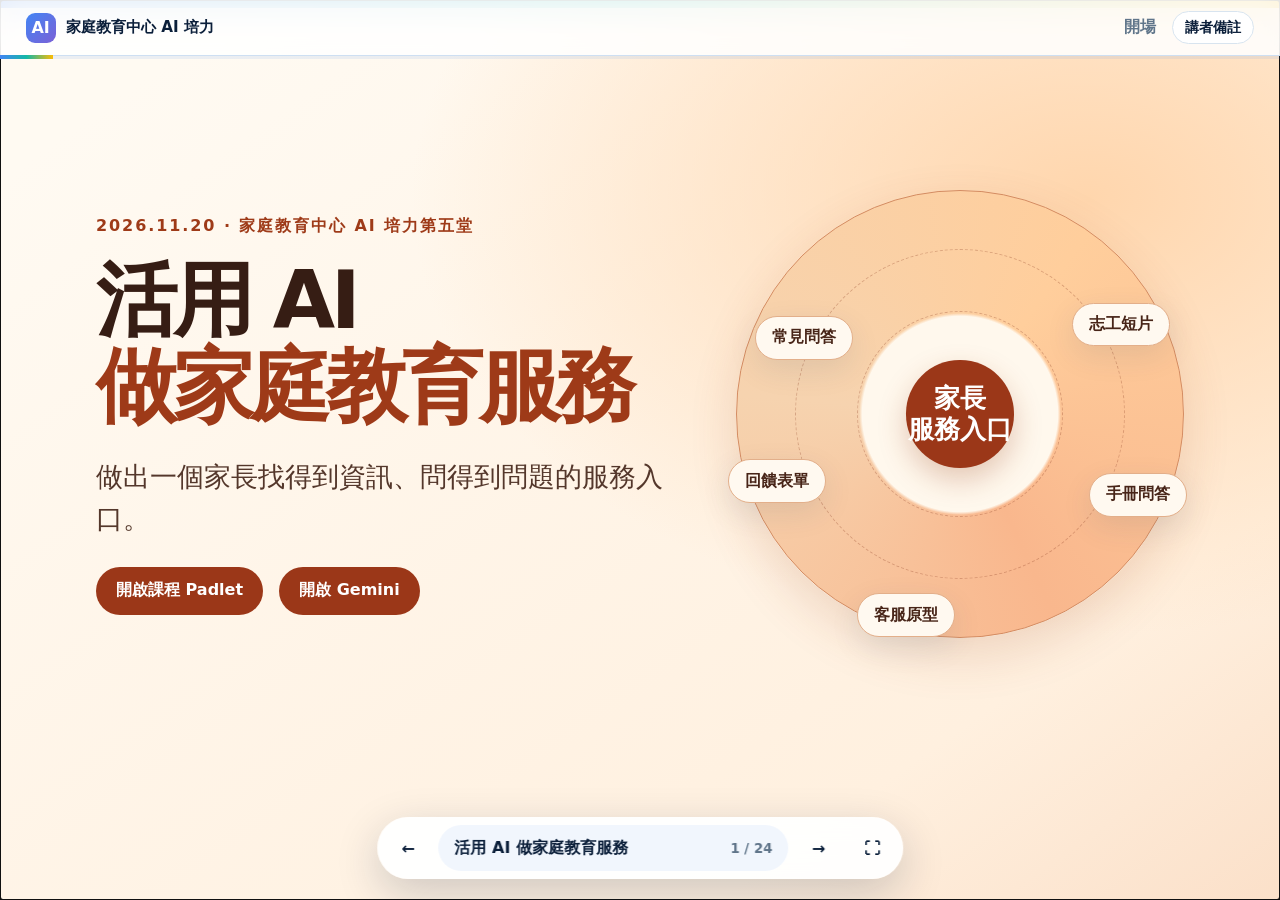
==== fifth-session-web/index.html @ 4e822cb3 "發布第五堂家庭教育 AI 服務網頁簡報" ====
<!doctype html>
<html lang="zh-Hant">
<head>
  <meta charset="utf-8">
  <meta name="viewport" content="width=device-width, initial-scale=1">
  <meta name="description" content="家庭教育中心 AI 培力第五堂，實作服務頁、志工招募短片、Gemini Notebook 手冊問答與回饋表單。">
  <title>家庭教育中心 AI 培力｜第五堂 活用 AI 做家庭教育服務</title>
  <link rel="icon" type="image/svg+xml" href="data:image/svg+xml,%3Csvg xmlns='http://www.w3.org/2000/svg' viewBox='0 0 64 64'%3E%3Crect width='64' height='64' rx='16' fill='%237B61D6'/%3E%3Cpath d='M16 15h25a7 7 0 0 1 7 7v27H23a7 7 0 0 1-7-7z' fill='white'/%3E%3Cpath d='M24 25h16M24 32h16M24 39h10' stroke='%2314B8A6' stroke-width='4' stroke-linecap='round'/%3E%3C/svg%3E">
  <link rel="stylesheet" href="styles.css?v=20261113-2">
</head>
<body>
  <a class="skip-link" href="#deck">跳到簡報內容</a>
  <div class="ambient ambient-a" aria-hidden="true"></div>
  <div class="ambient ambient-b" aria-hidden="true"></div>

  <main class="deck" id="deck" aria-live="polite">
<section class="slide active cover warm-cover" data-section="開場" data-title="活用 AI 做家庭教育服務"><div class="cover-grid"><div><p class="eyebrow">2026.11.20 · 家庭教育中心 AI 培力第五堂</p><h1>活用 AI<br><span>做家庭教育服務</span></h1><p class="lead">做出一個家長找得到資訊、問得到問題的服務入口。</p><div class="resource-row"><a class="resource-chip" href="https://padlet.com/ab0308/ai-2026-s023gpwrtoseebrr2eee" target="_blank" rel="noopener">開啟課程 Padlet</a><a class="resource-chip" href="https://gemini.google.com/" target="_blank" rel="noopener">開啟 Gemini</a></div></div><div class="orbit" aria-label="本堂練習"><div class="orbit-core"><span>家長<br>服務入口</span></div><span class="orbit-node n1">常見問答</span><span class="orbit-node n2">志工短片</span><span class="orbit-node n3">手冊問答</span><span class="orbit-node n4">客服原型</span><span class="orbit-node n5">回饋表單</span></div></div></section>

<section class="slide" data-section="開場" data-title="同樣是問問題，答案要去哪裡找？"><p class="eyebrow">開場</p>
<h2>同樣是問問題，答案要去哪裡找？</h2>
<div class="share-grid"><article><h3>活動怎麼報名？</h3><p>看活動公告或經中心核對的常見問答。</p></article><article><h3>工作很忙，怎麼陪孩子？</h3><p>找教育部親職手冊，看它怎麼建議。</p></article><article><h3>我報名成功了嗎？</h3><p>請承辦人查個別報名紀錄。</p></article></div><aside class="speaker-note">先請學員說說這三題會問誰。臺東中心的來信希望在官網提供親職問答，並以教育部手冊作為核心知識來源。</aside></section>

<section class="slide" data-section="開場" data-title="今天要做的服務"><p class="eyebrow">開場</p>
<h2>今天要做的服務</h2>
<div class="share-grid"><article><h3>服務頁</h3><p>把公告、FAQ 和手冊問答放在家長找得到的地方。</p></article><article><h3>招募短片</h3><p>用一支直式短片邀請志工，片尾引導至招募資訊。</p></article><article><h3>回饋表單</h3><p>讓試用者告訴我們，他找到答案了嗎？</p></article></div></section>

<section class="slide" data-section="開場" data-title="先看臺東中心的客服需求"><p class="eyebrow">開場</p>
<h2>先看臺東中心的客服需求</h2>
<div class="pair-cards"><article><h3>家長需要什麼？</h3><p>在官網首頁或服務頁，有個可以問家庭教育、親職溝通問題的入口。</p></article><article><h3>回答依據是什麼？</h3><p>以教育部《我和我的孩子》系列手冊為主，讓家長可以回去核對。</p></article></div><div class="resource-row"><a class="resource-chip" href="https://ttc.familyedu.moe.gov.tw/" target="_blank" rel="noopener">臺東縣家庭教育中心官網</a><a class="resource-chip" href="https://ntpc.familyedu.moe.gov.tw/fileRename.aspx?fid=14220&amp;kid=2&amp;site_id=1&amp;uid=28" target="_blank" rel="noopener">開啟低年級篇手冊</a></div></section>

<section class="slide" data-section="客服比較" data-title="同一個需求，有四種做法"><p class="eyebrow">客服比較</p>
<h2>同一個需求，有四種做法</h2>
<div class="check-grid"><article><h3>Gemini Canvas</h3><p>做可搜尋、可分類的固定 FAQ。</p></article><article><h3>Gemini Notebook</h3><p>依手冊回答，家長可以查看引用。</p></article><article><h3>Canvas ＋ Gemini Notebook</h3><p>服務頁放按鈕，另開手冊問答。</p></article><article><h3>官網內客服</h3><p>網頁呼叫後端，在同一頁顯示答案與來源。</p></article></div><aside class="speaker-note">先問中心同仁：家長可以離開官網並登入 Google 嗎？這個答案會影響服務做法。</aside></section>

<section class="slide" data-section="Canvas 服務頁" data-title="先做一頁家長服務入口"><p class="eyebrow">Canvas 服務頁</p>
<h2>先做一頁家長服務入口</h2>
<div class="pair-cards"><article><h3>先挑一項業務</h3><p>例如志工招募、親子活動、社區課程。</p></article><article><h3>畫出家長會用到的入口</h3><p>活動或招募資訊、3～5 題 FAQ、手冊問答和聯絡方式。</p></article></div><div class="resource-row"><a class="resource-chip" href="https://gemini.google.com/" target="_blank" rel="noopener">開啟 Gemini Canvas</a><a class="resource-chip" href="assets/Canvas提示詞_含FAQ.txt" download>下載中心 FAQ 練習素材</a></div></section>

<section class="slide" data-section="Canvas 服務頁" data-title="可貼上的 Canvas 提示詞"><p class="eyebrow">Canvas 服務頁</p>
<h2>可貼上的 Canvas 提示詞</h2>
<div class="prompt-card report-prompt scroll-prompt"><p id="prompt-canvas">請用 Canvas 製作一個手機也好操作的繁體中文網頁，主題是【臺東縣家庭教育中心志工招募】。<br>頁面上方用一句話說明這個頁面能幫家長或民眾做什麼。下方放【3～5 題我提供的常見問題】，可搜尋問題和答案，每題可展開。<br>請放「看官方公告」按鈕，網址是【貼上已核對的公告網址】。保留一個「問親職手冊」入口，等我提供 Gemini Notebook 的分享連結再啟用。<br>只使用我提供的資料。沒有確認的招募日期、資格、名額、聯絡方式請標「待確認」。<br>【貼上中心已確認的資料與 FAQ】</p><button type="button" class="copy-button" data-copy-target="prompt-canvas">複製提示詞</button></div></section>

<section class="slide" data-section="Canvas 服務頁" data-title="用家長的手機畫面走一遍"><p class="eyebrow">Canvas 服務頁</p>
<h2>用家長的手機畫面走一遍</h2>
<div class="step-list"><ol><li>先找到招募或活動公告。</li><li>輸入一個 FAQ 關鍵詞，點開一則答案。</li><li>試著找一項沒有公告的資訊，看看頁面會怎麼指引。</li></ol></div><div class="micro-tip">如果要分享作品，請同學用自己的帳號開一次，確認連結和權限。</div></section>

<section class="slide section-slide" data-section="休息" data-title="休息一下"><p class="eyebrow">休息</p>
<h2>休息一下</h2>
<p class="lead">回來後會用剛才的服務主題做一支宣傳短片。</p></section>

<section class="slide" data-section="志工招募短片" data-title="用三幕讓人知道怎麼加入"><p class="eyebrow">志工招募短片</p>
<h2>用三幕讓人知道怎麼加入</h2>
<div class="share-grid"><article><h3>邀請</h3><p>第一眼就看到「家庭教育志工招募」。</p></article><article><h3>志工做什麼</h3><p>用一個已確認的工作情境，讓人想像自己可以怎麼幫忙。</p></article><article><h3>下一步</h3><p>片尾放「到中心官網看招募資訊」或已確認的入口。</p></article></div><div class="micro-tip">練習成品為 15 秒、9:16 直式短片。</div></section>

<section class="slide" data-section="志工招募短片" data-title="可貼上的 Gemini 文案提示詞"><p class="eyebrow">志工招募短片</p>
<h2>可貼上的 Gemini 文案提示詞</h2>
<div class="prompt-card report-prompt scroll-prompt"><p id="prompt-video">請根據我提供的資料，為【臺東縣家庭教育中心志工招募】寫一支 15 秒的 9:16 直式短片。<br>分成三幕：邀請加入、志工會做的事、去哪裡了解詳情。每幕提供畫面建議、一句短字幕和一句選用旁白。語氣溫暖、用臺灣繁體中文。<br>只使用我提供的招募資訊。日期、資格、報名方式和聯絡方式缺少時標「待確認」。最後附一則可以搭配短片貼出的社群文案。<br>【貼上中心確認的招募資訊】</p><button type="button" class="copy-button" data-copy-target="prompt-video">複製提示詞</button></div><div class="resource-row"><a class="resource-chip" href="https://gemini.google.com/" target="_blank" rel="noopener">開啟 Gemini</a></div></section>

<section class="slide" data-section="志工招募短片" data-title="在 Google Vids 組成一支直式短片"><p class="eyebrow">志工招募短片</p>
<h2>在 Google Vids 組成一支直式短片</h2>
<div class="step-list"><ol><li>開新專案，把影片尺寸設成「直式 9:16」。</li><li>建立三幕，各放一張可使用的照片或素材，再貼上 Gemini 寫的短字幕。</li><li>關掉聲音看一遍，確認看得出在招募誰，以及去哪裡看詳情。</li><li>匯出 MP4 或把作品存到雲端硬碟。</li></ol></div><div class="resource-row"><a class="resource-chip" href="https://vids.new/" target="_blank" rel="noopener">開啟 Google Vids</a><a class="resource-chip" href="https://support.google.com/docs/answer/16545758?hl=zh-Hant" target="_blank" rel="noopener">影片尺寸設定</a></div></section>

<section class="slide" data-section="志工招募短片" data-title="有影片生成功能，可以多試一幕"><p class="eyebrow">志工招募短片</p>
<h2>有影片生成功能，可以多試一幕</h2>
<div class="pair-cards"><article><h3>基本做法</h3><p>三張照片配三幕字幕，用一般帳號完成短片。</p></article><article><h3>選做挑戰</h3><p>在 Vids 用生成影片替換一幕。若帳號有進階功能，可以試照片轉動態或調整鏡頭，再保留字幕供自己修改。</p></article></div><div class="micro-tip">Google 公告一般帳號在 Vids 每月最多可免費生成 3 支、每支最長 15 秒。若生成入口未出現或額度用完，直接用照片組片。</div><div class="resource-row"><a class="resource-chip" href="https://blog.google/products-and-platforms/products/workspace/omni-1-2-flash-google-vids/" target="_blank" rel="noopener">Google Vids 免費生成公告</a></div></section>

<section class="slide" data-section="Gemini Notebook" data-title="先用一份手冊測問答"><p class="eyebrow">Gemini Notebook</p>
<h2>先用一份手冊測問答</h2>
<div class="step-list"><ol><li>開啟 Gemini Notebook，建立一本「親職手冊問答」。</li><li>加入教育部《我和我的孩子》低年級篇 PDF。</li><li>提問後點開引用，回到手冊核對原文。</li></ol></div><div class="resource-row"><a class="resource-chip" href="https://notebooklm.google.com/" target="_blank" rel="noopener">開啟 Gemini Notebook</a><a class="resource-chip" href="https://ntpc.familyedu.moe.gov.tw/fileRename.aspx?fid=14220&amp;kid=2&amp;site_id=1&amp;uid=28" target="_blank" rel="noopener">教育部《我和我的孩子》低年級篇</a></div></section>

<section class="slide" data-section="Gemini Notebook" data-title="同一本手冊，問兩種問題"><p class="eyebrow">Gemini Notebook</p>
<h2>同一本手冊，問兩種問題</h2>
<div class="pair-cards"><article><h3>有依據的問題</h3><p>工作很忙，怎麼陪低年級的孩子？請指出手冊段落或頁碼。</p></article><article><h3>超出來源的問題</h3><p>臺東縣家庭教育中心下週有什麼活動？請先確認手冊是否有這項資訊。</p></article></div><div class="micro-tip">核對引用有沒有支持回答。活動日期、名額或報名資訊請回到中心公告確認。</div></section>

<section class="slide" data-section="Gemini Notebook" data-title="可貼上的手冊問答提示詞"><p class="eyebrow">Gemini Notebook</p>
<h2>可貼上的手冊問答提示詞</h2>
<div class="prompt-card report-prompt scroll-prompt"><p id="prompt-notebook">請依我勾選的《我和我的孩子》手冊，用臺灣繁體中文回答下面的家長問題。<br>先給簡短回應，再列出兩項可以嘗試的做法，附上引用。如果手冊沒有足夠資訊，請說明目前能確認到哪裡，並指出可以查哪一類官方資料。<br>家長提問：【工作很忙，怎麼陪低年級的孩子？】</p><button type="button" class="copy-button" data-copy-target="prompt-notebook">複製提示詞</button></div></section>

<section class="slide" data-section="Gemini Notebook" data-title="把「問親職手冊」接回服務頁"><p class="eyebrow">Gemini Notebook</p>
<h2>把「問親職手冊」接回服務頁</h2>
<div class="step-list"><ol><li>依帳號可用的分享選項，複製 Gemini Notebook 聊天檢視連結。</li><li>回到 Canvas，請 Gemini 把「問親職手冊」按鈕連到這個網址。</li><li>請同學用自己的 Google 帳號試開，確認可以到問答畫面。</li></ol></div><div class="micro-tip">按鈕會開啟 Gemini Notebook。使用者需登入 Google 帳號，並符合你設定的分享權限。</div><div class="resource-row"><a class="resource-chip" href="https://support.google.com/gemininotebook/answer/16322204?hl=zh-Hant" target="_blank" rel="noopener">分享設定說明</a></div></section>

<section class="slide" data-section="Agent 示範" data-title="如果希望家長留在同一頁？"><p class="eyebrow">Agent 示範</p>
<h2>如果希望家長留在同一頁？</h2>
<div class="pair-cards"><article><h3>網頁做的事</h3><p>收下問題，在頁面上顯示回答與手冊來源。</p></article><article><h3>後端做的事</h3><p>先從手冊找相關段落，有資料就回覆，資料不足就引導到適當的官方入口。</p></article></div><div class="resource-row"><a class="resource-chip" href="http://127.0.0.1:8787/" target="_blank" rel="noopener">開啟講師本機原型</a></div><aside class="speaker-note">講師先啟動 fifth-session-agent-demo 的本機伺服器。預設版本以關鍵詞查詢三段手冊摘要；只有啟用並測通 Gemini API 時，才展示生成式回答。學員看講師畫面。</aside></section>

<section class="slide" data-section="Agent 示範" data-title="用同兩題驗收客服原型"><p class="eyebrow">Agent 示範</p>
<h2>用同兩題驗收客服原型</h2>
<div class="pair-cards"><article><h3>手冊涵蓋</h3><p>問「工作忙的時候，可以怎麼陪孩子？」打開回傳的來源，核對低年級篇第 34～35 頁。</p></article><article><h3>手冊未涵蓋</h3><p>問「下週活動要去哪裡報名？」看客服會不會把人帶到中心官網。</p></article></div><div class="micro-tip">和上一個版本比較：家長必須留在官網免登入嗎？中心由誰核對和更新資料？</div></section>

<section class="slide" data-section="回饋表單" data-title="讓試用的人告訴我們卡在哪"><p class="eyebrow">回饋表單</p>
<h2>讓試用的人告訴我們卡在哪</h2>
<div class="share-grid"><article><h3>是否找到答案？</h3><p>單選：有／找到一部分／沒有。</p></article><article><h3>還想查哪一類資訊？</h3><p>選填。可以選活動報名、志工招募、親職手冊或其他。</p></article><article><h3>哪個地方最想改？</h3><p>選填短答。請描述操作畫面或按鈕。</p></article></div><div class="micro-tip">欄位設計練習：每一欄先說明用途，再決定是否必填。這份試用回饋只需要操作意見。</div></section>

<section class="slide" data-section="回饋表單" data-title="可貼上的 Gemini 表單規劃提示詞"><p class="eyebrow">回饋表單</p>
<h2>可貼上的 Gemini 表單規劃提示詞</h2>
<div class="prompt-card report-prompt scroll-prompt"><p id="prompt-form">請替【我的家庭教育服務頁】設計一份試用回饋表單，最多 3 題。<br>題目涵蓋是否找到答案、還想查哪類資訊，以及使用時遇到的困難。<br>請列出每題的欄位名稱、題型、選項、是否必填和蒐集用途。表單開頭寫一句資料用途說明，提醒填寫者只提供操作意見。避免收集姓名、電子郵件與家庭個案資料。<br>最後給我一份可以直接貼進 Google 表單的題目文字。</p><button type="button" class="copy-button" data-copy-target="prompt-form">複製提示詞</button></div><div class="resource-row"><a class="resource-chip" href="https://forms.google.com/" target="_blank" rel="noopener">開啟 Google 表單</a></div></section>

<section class="slide" data-section="回饋表單" data-title="交換試用，再改一個地方"><p class="eyebrow">回饋表單</p>
<h2>交換試用，再改一個地方</h2>
<div class="step-list"><ol><li>請同學用手機打開你的服務頁。</li><li>請他找一則 FAQ、點手冊問答，再填一筆試用回饋。</li><li>看回饋後挑一件要改的事，例如按鈕名稱、答案來源或跳轉方式。</li></ol></div></section>

<section class="slide" data-section="成果分享" data-title="把作品和一項改版任務貼到 Padlet"><p class="eyebrow">成果分享</p>
<h2>把作品和一項改版任務貼到 Padlet</h2>
<div class="share-grid"><article><h3>服務入口</h3><p>貼上 Canvas 分享連結，或放服務頁截圖。</p></article><article><h3>志工招募短片</h3><p>貼上短片或可觀看的連結。</p></article><article><h3>表單與改版</h3><p>分享回饋表單草案，寫下一件你想在下一堂改好的事。</p></article></div><div class="resource-row"><a class="resource-chip" href="https://padlet.com/ab0308/ai-2026-s023gpwrtoseebrr2eee" target="_blank" rel="noopener">開啟課程 Padlet</a></div></section>

<section class="slide end-slide" data-section="成果分享" data-title="第六堂，用同樣的問題再測一次"><p class="eyebrow">成果分享</p>
<h2>第六堂，用同樣的問題再測一次</h2>
<div class="homework-card"><div><small>12／11 · 第六堂實體課</small><h3>成果發表與改版</h3><p>帶上服務頁、短片與表單草案。讓同學試一次，再展示你根據回饋做了哪個改動。</p></div></div></section>
</main>

  <header class="topbar">
    <a class="brand" href="../index.html"><span>AI</span><b>家庭教育中心 AI 培力</b></a>
    <span class="section-name" id="sectionName"></span>
    <button class="notes-toggle" id="notesToggle" type="button" aria-pressed="false">講者備註</button>
  </header>
  <div class="progress-track" aria-hidden="true"><div id="progressBar"></div></div>
  <nav class="controls" aria-label="簡報控制">
    <button id="prev" type="button" aria-label="上一頁">←</button>
    <button class="menu-button" id="menuBtn" type="button" aria-expanded="false"><span id="currentTitle">活用 AI 做家庭教育服務</span><small id="counter">1 / 24</small></button>
    <button id="next" type="button" aria-label="下一頁">→</button>
    <button id="fullscreen" type="button" aria-label="全螢幕">⛶</button>
  </nav>
  <div class="slide-menu" id="menu" hidden></div>
  <div class="toast" id="toast" role="status" aria-live="polite"></div>
  <script src="slides.js?v=20261113-1"></script>
</body>
</html>
---- fifth-session-web/styles.css ----
:root{
  --ink:#0b1f3a;--ink-2:#173b5f;--blue:#4285f4;--blue-2:#2467d4;--teal:#14b8a6;
  --yellow:#fabb05;--coral:#ea6a5a;--paper:#f5f9ff;--white:#fff;--muted:#60758a;
  --line:#d8e4ef;--shadow:0 22px 70px rgba(26,68,111,.14);--soft:0 10px 30px rgba(26,68,111,.10)
}
*{box-sizing:border-box}
html,body{width:100%;height:100%;margin:0}
body{font-family:"Noto Sans TC","Microsoft JhengHei",system-ui,sans-serif;color:var(--ink);background:#dfeafa;overflow:hidden}
button,a,input{font:inherit}
button,a{transition:transform .18s ease,background .18s ease,color .18s ease,border-color .18s ease}
button:focus-visible,a:focus-visible,input:focus-visible{outline:4px solid var(--yellow);outline-offset:3px}
.skip-link{position:fixed;left:1rem;top:-5rem;z-index:99;padding:.75rem 1rem;background:var(--ink);color:#fff;border-radius:.7rem}.skip-link:focus{top:1rem}
.ambient{position:fixed;border-radius:50%;filter:blur(16px);opacity:.45;pointer-events:none}.ambient-a{width:34vw;height:34vw;right:-13vw;top:-14vw;background:#bcd7ff}.ambient-b{width:25vw;height:25vw;left:-12vw;bottom:-12vw;background:#a5efe3}
.deck{position:relative;width:100%;height:100%}
.slide{position:absolute;inset:0;display:none;padding:9vh 7.5vw 13vh;overflow:auto;background:radial-gradient(circle at 92% 5%,rgba(66,133,244,.12),transparent 31%),linear-gradient(135deg,#fff 0%,var(--paper) 76%);isolation:isolate}
.slide::before{content:"";position:absolute;z-index:-1;top:0;left:0;width:100%;height:8px;background:linear-gradient(90deg,var(--blue),var(--teal),var(--yellow))}
.slide.active{display:block;animation:enter .32s ease both}
@keyframes enter{from{opacity:0;transform:translateX(18px)}to{opacity:1;transform:none}}
.eyebrow{margin:0 0 2.2vh;font-size:clamp(.95rem,1.25vw,1.18rem);font-weight:800;letter-spacing:.12em;color:var(--blue-2);text-transform:uppercase}
h1{margin:0;font-size:clamp(4rem,8.3vw,8.4rem);line-height:.96;letter-spacing:-.055em;font-weight:800}
h1 span{color:var(--blue)}
h2{max-width:1150px;margin:0 0 4vh;font-size:clamp(2.35rem,4.55vw,4.75rem);line-height:1.18;letter-spacing:-.04em;font-weight:800}
h3{margin:.45rem 0;font-size:clamp(1.2rem,1.8vw,1.85rem);line-height:1.3}
p{font-size:clamp(1rem,1.35vw,1.28rem);line-height:1.6}
.lead{max-width:820px;margin:3vh 0 0;font-size:clamp(1.35rem,2.1vw,2rem);line-height:1.55;color:var(--ink-2)}
.speaker-note{display:none;position:fixed;right:2vw;bottom:11vh;z-index:20;width:min(480px,92vw);padding:1rem 1.2rem;border-left:5px solid var(--yellow);background:rgba(11,31,58,.96);color:#fff;border-radius:14px;box-shadow:var(--shadow);font-size:1rem;line-height:1.5}.show-notes .slide.active .speaker-note{display:block}
.cover{padding-top:12vh;background:radial-gradient(circle at 75% 45%,rgba(20,184,166,.18),transparent 25%),radial-gradient(circle at 97% 0,rgba(66,133,244,.22),transparent 33%),linear-gradient(140deg,#fff,#f3f8ff)}
.cover-grid{display:grid;grid-template-columns:1.15fr .85fr;gap:4vw;align-items:center;height:72vh}
.cover-actions{display:flex;gap:1rem;margin-top:4vh;flex-wrap:wrap}
.button{display:inline-flex;align-items:center;gap:.6rem;padding:.9rem 1.3rem;border-radius:999px;text-decoration:none;font-weight:800}.button.primary{background:var(--blue);color:#fff;box-shadow:0 12px 30px rgba(66,133,244,.28)}.button.ghost{border:2px solid var(--line);background:#fff;color:var(--ink)}.button:hover{transform:translateY(-2px)}
.orbit{position:relative;width:min(35vw,520px);aspect-ratio:1;border:1px solid rgba(66,133,244,.2);border-radius:50%;background:radial-gradient(circle,#fff 0 31%,transparent 32%),conic-gradient(from 35deg,rgba(66,133,244,.14),rgba(20,184,166,.16),rgba(250,187,5,.16),rgba(66,133,244,.14));box-shadow:var(--shadow)}
.orbit::before,.orbit::after{content:"";position:absolute;border:1px dashed rgba(23,59,95,.23);border-radius:50%;inset:13%}.orbit::after{inset:27%}
.orbit-core{position:absolute;z-index:2;inset:38%;display:grid;place-items:center;border-radius:50%;background:linear-gradient(135deg,var(--blue),#7d5ce7);color:#fff;font-size:clamp(1.1rem,2vw,1.8rem);font-weight:800;box-shadow:0 15px 40px rgba(66,133,244,.32)}
.orbit-node{position:absolute;z-index:3;padding:.65rem 1rem;border-radius:999px;background:#fff;border:1px solid var(--line);font-weight:800;box-shadow:var(--soft)}.orbit .n1{left:4%;top:28%}.orbit .n2{right:3%;top:25%}.orbit .n3{right:-1%;bottom:27%}.orbit .n4{left:27%;bottom:0}.orbit .n5{left:-2%;bottom:30%}
.metric-grid{display:grid;grid-template-columns:repeat(3,1fr);gap:1.2rem}.metric-grid article{display:flex;align-items:baseline;gap:1rem;padding:1.4rem 1.6rem;background:#fff;border:1px solid var(--line);border-radius:20px;box-shadow:var(--soft)}.metric-grid strong{font-size:clamp(2.5rem,4.5vw,4.6rem);color:var(--blue);line-height:1}.metric-grid span{font-size:clamp(1.05rem,1.55vw,1.45rem);font-weight:800}
.bottom-callout{display:flex;align-items:center;gap:1rem;margin-top:3vh;padding:1rem 1.3rem;border-radius:18px;background:var(--ink);color:#fff}.bottom-callout p{margin:0}.glyph{display:grid;place-items:center;flex:0 0 46px;height:46px;border-radius:14px;background:var(--yellow);color:var(--ink);font-size:1.5rem;font-weight:900}
.outcome-grid{display:grid;grid-template-columns:repeat(3,1fr);gap:1.6rem}.outcome{position:relative;min-height:330px;padding:2rem;border-radius:26px;background:#fff;border:1px solid var(--line);box-shadow:var(--shadow);overflow:hidden}.outcome>span{position:absolute;right:1rem;top:.5rem;font-size:6rem;font-weight:900;color:rgba(11,31,58,.05)}.outcome::before{content:"";position:absolute;inset:0 0 auto;height:8px;background:var(--blue)}.outcome.teal::before{background:var(--teal)}.outcome.yellow::before{background:var(--yellow)}.outcome p{color:var(--muted)}.line-icon{display:grid;place-items:center;width:72px;height:72px;margin-bottom:2rem;border-radius:20px;background:#e8f1ff;color:var(--blue);font-size:2rem;font-weight:800}.teal .line-icon{background:#dff8f4;color:#0a8376}.yellow .line-icon{background:#fff5cc;color:#8a6400}
.workflow{display:grid;grid-template-columns:repeat(7,1fr);gap:1rem;margin:9vh 0 0;padding:0;list-style:none}.workflow li{position:relative;min-height:170px;padding:1.4rem .9rem;border-radius:22px;background:#fff;border:1px solid var(--line);box-shadow:var(--soft);text-align:center}.workflow li:not(:last-child)::after{content:"→";position:absolute;right:-1.05rem;top:43%;z-index:2;color:var(--blue);font-size:1.35rem;font-weight:900}.workflow b{display:grid;place-items:center;width:42px;height:42px;margin:0 auto 1rem;border-radius:50%;background:var(--blue);color:#fff}.workflow strong{display:block;font-size:1.18rem}.workflow small{display:block;margin-top:.5rem;color:var(--muted)}
.check-grid{display:grid;grid-template-columns:repeat(4,1fr);gap:1.3rem}.check-grid article{padding:1.7rem;background:#fff;border:1px solid var(--line);border-radius:22px;box-shadow:var(--soft)}.check-grid article>span{display:grid;place-items:center;width:42px;height:42px;border-radius:13px;background:var(--ink);color:#fff;font-weight:900}.check-grid p{margin-bottom:0;color:var(--muted)}.resource-row{display:flex;gap:1rem;margin-top:3vh;flex-wrap:wrap}.resource-chip{padding:.85rem 1.25rem;border-radius:999px;background:var(--blue);color:#fff;text-decoration:none;font-weight:800}.resource-chip.muted{background:#fff;border:2px solid var(--line);color:var(--ink)}
.section-slide{display:none;color:#fff;background:linear-gradient(135deg,var(--ink),var(--blue-2) 65%,var(--teal))}.section-slide.active{display:block}.section-slide::before{display:none}.section-slide .section-number{position:absolute;right:6vw;top:9vh;font-size:24vw;line-height:.8;font-weight:900;color:rgba(255,255,255,.07)}.section-slide .eyebrow{color:#a9d9ff;margin-top:13vh}.section-slide h2{max-width:1000px;font-size:clamp(3.2rem,6vw,6.4rem)}.service-strip,.source-stack{display:flex;gap:.8rem;flex-wrap:wrap}.service-strip span,.source-stack span{padding:.65rem 1rem;border:1px solid rgba(255,255,255,.35);border-radius:999px;background:rgba(255,255,255,.1);font-weight:800}.research-section{background:linear-gradient(135deg,#10233f,#185d8d 62%,#14b8a6)}.canvas-section{background:linear-gradient(135deg,#111b32,#3b4ca8 58%,#7b61d6)}
.hub-diagram{display:grid;grid-template-columns:repeat(3,1fr);gap:1.4rem;position:relative;padding-top:11rem}.hub-core{position:absolute;left:50%;top:0;transform:translateX(-50%);display:grid;place-items:center;width:145px;height:145px;border-radius:50%;background:linear-gradient(135deg,var(--blue),#7657d8);color:#fff;font-size:1.5rem;font-weight:800;box-shadow:0 18px 45px rgba(66,133,244,.32)}.hub-diagram article{padding:1.5rem;background:#fff;border:1px solid var(--line);border-radius:22px;text-align:center;box-shadow:var(--soft)}.hub-diagram b{display:block;font-size:1.45rem;color:var(--blue)}.hub-diagram span{display:block;margin-top:.4rem;color:var(--muted)}.warning-line,.safety-note{margin-top:3vh;padding:.85rem 1.1rem;border-left:6px solid var(--yellow);background:#fff8dc;font-weight:700}
.condition-flow{display:grid;grid-template-columns:1fr auto 1fr auto 1fr;gap:1rem;align-items:center}.condition-flow article{min-height:250px;padding:1.7rem;background:#fff;border:1px solid var(--line);border-radius:24px;box-shadow:var(--soft)}.condition-flow article span{color:var(--blue);font-weight:900;letter-spacing:.1em}.condition-flow i{font-size:2.2rem;color:var(--teal);font-style:normal;font-weight:900}.condition-flow p{color:var(--muted)}.fallback-banner{padding:.8rem 1.1rem;border-radius:14px;background:var(--ink);color:#fff;font-weight:700}
.traffic-grid{display:grid;grid-template-columns:repeat(3,1fr);gap:1.5rem}.traffic-grid article{min-height:300px;padding:2rem;background:#fff;border-radius:26px;border-top:10px solid;box-shadow:var(--shadow)}.traffic-grid article b{display:inline-block;padding:.45rem .75rem;border-radius:999px}.traffic-grid .green{border-color:#24a567}.traffic-grid .green b{background:#def7e9;color:#157245}.traffic-grid .yellow{border-color:#e5af1f}.traffic-grid .yellow b{background:#fff3c4;color:#795a00}.traffic-grid .red{border-color:var(--coral)}.traffic-grid .red b{background:#ffe5df;color:#a73c2f}.traffic-grid p{color:var(--muted)}
.formula-grid{display:grid;grid-template-columns:1fr auto 1fr auto 1fr auto 1fr;gap:.8rem;align-items:center}.formula-grid article{min-height:190px;padding:1.4rem;border-radius:22px;background:#fff;border:1px solid var(--line);box-shadow:var(--soft)}.formula-grid article b{font-size:1.35rem;color:var(--blue)}.formula-grid>span{font-size:1.8rem;color:var(--teal);font-weight:900}.micro-tip{margin-top:3vh;padding:1rem 1.25rem;border-radius:16px;background:#e8f2ff;color:var(--ink-2);font-weight:700}.micro-tip kbd{padding:.15rem .45rem;border-radius:7px;background:#fff;border:1px solid #9bb9da;box-shadow:0 2px 0 #9bb9da}
.demo-layout{display:grid;grid-template-columns:1fr 1fr;gap:2rem;align-items:stretch}.prompt-card{position:relative;padding:1.7rem;background:var(--ink);color:#fff;border-radius:24px;box-shadow:var(--shadow)}.prompt-card small{color:#8ee8db;font-weight:800;letter-spacing:.1em}.prompt-card p{margin:.6rem 0 0}.prompt-card.compact{display:flex;flex-direction:column;justify-content:center}.doc-preview{padding:1.5rem;background:#fff;border-radius:24px;border:1px solid var(--line);box-shadow:var(--soft)}.doc-top{display:flex;align-items:center;gap:.8rem;padding-bottom:1rem;border-bottom:1px solid var(--line)}.doc-top span{padding:.35rem .6rem;border-radius:8px;background:#e5edff;color:#2d5ab7;font-weight:900}.doc-preview dl{display:grid;grid-template-columns:100px 1fr;margin:1.2rem 0 0}.doc-preview dt,.doc-preview dd{margin:0;padding:.62rem .3rem;border-bottom:1px solid #edf2f7}.doc-preview dt{font-weight:800;color:var(--muted)}
.demo-prompt-layout{display:grid;grid-template-columns:.82fr 1.18fr;gap:1.5rem;align-items:stretch}.mail-timeline{display:grid;gap:1.1rem}.mail-timeline article{display:grid;grid-template-columns:110px 1fr;gap:1rem;align-items:center;padding:1.05rem 1.3rem;background:#fff;border:1px solid var(--line);border-radius:18px;box-shadow:var(--soft)}.mail-timeline time{font-size:1.45rem;font-weight:900;color:var(--blue)}.mail-timeline p{margin:.2rem 0;color:var(--muted)}.mail-timeline .latest{border:3px solid var(--teal);background:#f3fffc}.mail-timeline .latest time{color:#078477}.side-prompt{display:flex;flex-direction:column;justify-content:center}.side-prompt p{font-size:clamp(.92rem,1.12vw,1.06rem);line-height:1.55}.side-prompt .copy-button{align-self:flex-start;margin-top:1rem}
.resolution-layout{display:grid;grid-template-columns:1.35fr .65fr;gap:1.5rem;align-items:stretch}.compare-table{border-radius:22px;overflow:hidden;border:1px solid var(--line);box-shadow:var(--soft)}.compare-table .row{display:grid;grid-template-columns:1.05fr 1.2fr 1.35fr 1.2fr;min-height:64px;background:#fff;border-bottom:1px solid var(--line)}.compare-table .row:last-child{border-bottom:0}.compare-table .row>*{display:flex;align-items:center;padding:.8rem 1rem}.compare-table .head{background:var(--ink);color:#fff;font-weight:800}.compare-table em{font-style:normal;color:#087b70;font-weight:800}.compare-table em.pending{color:#b04335}
.two-stage{display:grid;grid-template-columns:1fr auto 1fr;gap:1.4rem;align-items:center}.two-stage article{padding:1.6rem 1.8rem;background:#fff;border:1px solid var(--line);border-radius:22px;box-shadow:var(--soft)}.two-stage article>span{color:var(--blue);font-weight:900;letter-spacing:.12em}.two-stage ul{line-height:1.8}.pause-symbol{display:grid;place-items:center;width:72px;height:72px;border-radius:50%;background:var(--yellow);font-size:1.45rem;font-weight:900}.prompt-inline{display:grid;grid-template-columns:1fr auto;gap:1rem;align-items:center;margin-top:2.5vh;padding:.9rem 1rem;border-radius:16px;background:var(--ink);color:#fff}.prompt-inline p{margin:0;font-size:clamp(.88rem,1.05vw,1rem);line-height:1.45}.prompt-inline button,.copy-button{border:0;border-radius:999px;background:var(--yellow);color:var(--ink);padding:.75rem 1rem;font-weight:900;cursor:pointer;white-space:nowrap}
.practice-board{display:grid;grid-template-columns:auto 1fr;gap:2rem;align-items:center;padding:1.8rem 2rem;border-radius:26px;background:#fff;border:1px solid var(--line);box-shadow:var(--shadow)}.practice-timer{display:grid;place-items:center;width:150px;height:150px;border-radius:50%;background:linear-gradient(135deg,var(--blue),var(--teal));color:#fff;font-size:4rem;font-weight:900;line-height:.8}.practice-timer small{display:block;font-size:.9rem;letter-spacing:.12em}.practice-board ol{margin:0;display:grid;gap:.75rem;font-size:clamp(1.05rem,1.45vw,1.35rem);line-height:1.5}.completion{margin-top:2.5vh;padding:1rem 1.25rem;border-radius:16px;background:#e2f7f2;color:#075e56;font-weight:800}.prompt-card.large{display:grid;grid-template-columns:1fr auto;gap:1.5rem;align-items:center}.prompt-card.large p{font-size:clamp(.92rem,1.22vw,1.15rem);line-height:1.65}.inspection-grid{display:grid;grid-template-columns:1fr 1fr;gap:1rem}.inspection-grid label,.parallel-tasks label{display:flex;align-items:center;gap:1rem;padding:1.2rem 1.4rem;border-radius:18px;background:#fff;border:1px solid var(--line);box-shadow:var(--soft);font-size:clamp(1.05rem,1.5vw,1.35rem);font-weight:700}.inspection-grid input,.parallel-tasks input{width:24px;height:24px;accent-color:var(--teal)}
.verify-path{display:grid;grid-template-columns:1fr auto 1fr auto 1fr;gap:1rem;align-items:center}.verify-path article{padding:1.8rem;background:#fff;border:1px solid var(--line);border-radius:24px;box-shadow:var(--soft);text-align:center}.verify-path article>span{display:grid;place-items:center;width:58px;height:58px;margin:0 auto 1rem;border-radius:18px;background:var(--blue);color:#fff;font-size:1.4rem;font-weight:900}.verify-path i{font-style:normal;color:var(--teal);font-size:2.4rem;font-weight:900}.verify-path p{color:var(--muted)}
.break-slide{text-align:center;background:radial-gradient(circle at 50% 35%,rgba(20,184,166,.2),transparent 32%),linear-gradient(135deg,#f4fbff,#fff)}.break-slide h2{max-width:none;margin-top:7vh;font-size:clamp(3.5rem,7vw,7rem)}.countdown{display:grid;justify-items:center;gap:1.2rem}.time-display{font-size:clamp(5rem,10vw,10rem);font-weight:900;line-height:1;color:var(--blue);font-variant-numeric:tabular-nums}.countdown button{border:0;border-radius:999px;padding:.75rem 1.2rem;margin:0 .3rem;background:var(--ink);color:#fff;cursor:pointer;font-weight:800}.countdown .timer-reset{background:#fff;color:var(--ink);border:2px solid var(--line)}
.source-stack{margin-top:5vh}.mode-compare{display:grid;grid-template-columns:1fr 1fr;gap:1.5rem}.mode-compare article{padding:2rem;background:#fff;border:1px solid var(--line);border-radius:26px;box-shadow:var(--soft)}.mode-compare article.featured{border:4px solid var(--teal);background:#f2fffc}.mode-compare small{color:var(--blue);font-weight:900;letter-spacing:.08em}.mode-compare ul{font-size:clamp(1.05rem,1.4vw,1.3rem);line-height:1.9}.question-refine{display:grid;gap:1rem;max-width:1100px}.bad-question,.good-question{padding:1.3rem 1.6rem;border-radius:20px;font-size:clamp(1.2rem,1.8vw,1.7rem);font-weight:800}.bad-question{background:#fff0ed;color:#9a4035}.good-question{background:#e3f8f3;color:#075e56}.refine-arrow{text-align:center;font-size:2rem;color:var(--teal)}.tags{display:flex;gap:.8rem;margin-top:2vh;flex-wrap:wrap}.tags span{padding:.55rem .85rem;border-radius:999px;background:#fff;border:1px solid var(--line);font-weight:700}
.source-selector{display:grid;grid-template-columns:repeat(3,1fr);gap:1.3rem}.source-selector article{padding:1.7rem;background:#fff;border:1px solid var(--line);border-radius:22px;box-shadow:var(--soft)}.source-selector article>span{display:grid;place-items:center;width:42px;height:42px;border-radius:13px;background:#edf3fb;color:var(--blue);font-weight:900}.source-selector .selected{border:3px solid var(--blue)}.source-selector .selected>span{background:var(--blue);color:#fff}.source-selector p{color:var(--muted)}.research-prompt{border-top:8px solid var(--teal)}
.plan-review{display:grid;grid-template-columns:1fr 1fr;gap:1.1rem}.plan-review article{display:grid;grid-template-columns:auto 1fr;column-gap:1rem;padding:1.2rem 1.4rem;background:#fff;border:1px solid var(--line);border-radius:20px;box-shadow:var(--soft)}.plan-review b{grid-row:1/3;display:grid;place-items:center;align-self:center;width:50px;height:50px;border-radius:16px;background:var(--blue);color:#fff}.plan-review h3,.plan-review p{margin:.1rem 0}.plan-review p{color:var(--muted)}
.evidence-table{border:1px solid var(--line);border-radius:22px;overflow:hidden;box-shadow:var(--soft)}.ev-head,.ev-row{display:grid;grid-template-columns:1.1fr 1.4fr 1.4fr 1.2fr 1.1fr}.ev-head{background:var(--ink);color:#fff;font-weight:800}.ev-head span,.ev-row span{padding:1rem;border-right:1px solid var(--line)}.ev-row{background:#fff;min-height:86px}.ev-row.faded{color:var(--muted);background:#f8fbff}.source-rule{display:inline-block;margin-top:2.5vh;padding:.75rem 1rem;border-radius:999px;background:var(--yellow);font-weight:900}
.parallel-layout{display:grid;grid-template-columns:.8fr 1.2fr;gap:2rem;align-items:center}.research-running{display:grid;justify-items:center;gap:.7rem;padding:2rem;background:var(--ink);color:#fff;border-radius:26px}.research-running small{color:#b8d5e9}.spinner{width:74px;height:74px;border:7px solid rgba(255,255,255,.2);border-top-color:var(--teal);border-radius:50%;animation:spin 1.2s linear infinite}@keyframes spin{to{transform:rotate(360deg)}}.parallel-tasks{display:grid;gap:.8rem}.summary-sheet{background:#fff;border:1px solid var(--line);border-radius:20px;box-shadow:var(--soft);overflow:hidden}.summary-sheet header{display:flex;justify-content:space-between;gap:1rem;padding:1rem 1.3rem;background:var(--ink);color:#fff}.summary-sheet header span{color:#b8d5e9}.summary-grid{display:grid;grid-template-columns:repeat(3,1fr);gap:1px;background:var(--line)}.summary-grid span{min-height:80px;padding:1rem;background:#fff;font-weight:800}.summary-grid .wide{grid-column:span 3;background:#fff9e4}.peer-review{display:grid;grid-template-columns:1fr auto 1fr;gap:1.5rem;align-items:center}.peer-review article{padding:2rem;border-radius:26px;background:#fff;border:1px solid var(--line);box-shadow:var(--soft);text-align:center}.peer-review article>span{display:grid;place-items:center;width:70px;height:70px;margin:0 auto 1rem;border-radius:50%;background:var(--blue);color:#fff;font-size:2rem;font-weight:900}.swap{font-size:3rem;color:var(--teal)}
.code-window{display:flex;align-items:center;gap:.5rem;margin-top:5vh;padding:1.4rem 1.6rem;border-radius:18px;background:rgba(0,0,0,.24);border:1px solid rgba(255,255,255,.18)}.code-window span{width:13px;height:13px;border-radius:50%;background:var(--coral)}.code-window span:nth-child(2){background:var(--yellow)}.code-window span:nth-child(3){background:var(--teal)}.code-window code{margin-left:1rem;color:#e5f4ff;font-size:1.2rem}.canvas-capabilities{display:grid;grid-template-columns:repeat(4,1fr);gap:1.1rem}.canvas-capabilities article{padding:1.5rem;background:#fff;border:1px solid var(--line);border-radius:22px;text-align:center;box-shadow:var(--soft)}.canvas-capabilities article>span{display:grid;place-items:center;width:58px;height:58px;margin:0 auto 1rem;border-radius:18px;background:#edf1ff;color:#4e5fc0;font-weight:900;font-size:1.2rem}.canvas-capabilities .focus{background:#f3f1ff;border:4px solid #7b61d6}.canvas-capabilities .focus p{color:#6b52c2;font-weight:900}.spec-grid{display:grid;grid-template-columns:repeat(3,1fr);gap:1.1rem}.spec-grid article{display:flex;align-items:center;gap:1rem;padding:1.25rem;background:#fff;border:1px solid var(--line);border-radius:18px;box-shadow:var(--soft)}.spec-grid b{display:grid;place-items:center;flex:0 0 54px;height:54px;border-radius:16px;background:#ebe7ff;color:#5c46b1}.spec-grid span{font-weight:700;color:var(--muted)}
.tool-wireframe{display:grid;grid-template-columns:1fr .9fr 1fr;gap:1rem}.tool-wireframe>div{min-height:250px;padding:1.3rem;border:2px solid var(--line);border-radius:18px;background:#fff}.tool-wireframe small{font-weight:900;color:var(--blue)}.tool-wireframe p{color:var(--muted)}.tool-wireframe mark{display:inline-block;margin:.25rem;padding:.25rem .4rem;border-radius:7px;background:#ffe7a5}.tool-wireframe button{border:0;border-radius:999px;padding:.6rem .85rem;background:#7b61d6;color:#fff;font-weight:800}.canvas-prompt{display:grid;grid-template-columns:1fr auto;gap:1.2rem;align-items:center;max-height:58vh;overflow:auto}.canvas-prompt p{font-size:clamp(.84rem,1.08vw,1rem);line-height:1.55}.iteration-loop{display:grid;grid-template-columns:repeat(6,1fr);gap:1rem;padding:0;list-style:none}.iteration-loop li{position:relative;padding:1.4rem .7rem;border-radius:20px;background:#fff;border:1px solid var(--line);box-shadow:var(--soft);text-align:center}.iteration-loop li:not(:last-child)::after{content:"→";position:absolute;right:-1.05rem;top:45%;color:#7b61d6;font-weight:900}.iteration-loop b{display:grid;place-items:center;width:42px;height:42px;margin:0 auto .8rem;border-radius:50%;background:#7b61d6;color:#fff}.iteration-loop span{font-weight:800}.test-matrix{display:grid;grid-template-columns:1fr 1fr;gap:1.1rem}.test-matrix article{display:grid;grid-template-columns:auto 1fr;column-gap:1rem;padding:1.25rem 1.4rem;border-radius:20px;background:#fff;border:1px solid var(--line);box-shadow:var(--soft)}.test-matrix article>span{grid-row:1/3;display:grid;place-items:center;width:54px;height:54px;border-radius:16px;background:#ebe7ff;color:#5c46b1;font-size:1.35rem;font-weight:900}.test-matrix h3,.test-matrix p{margin:.05rem 0}.test-matrix p{color:var(--muted)}.local-cloud{display:grid;grid-template-columns:1fr auto 1fr;gap:1.5rem;align-items:center}.local-cloud article{min-height:300px;padding:2rem;border-radius:26px;background:#fff;border:1px solid var(--line);box-shadow:var(--shadow)}.local-cloud article>span{display:inline-block;padding:.4rem .7rem;border-radius:999px;background:#def7ee;color:#08735f;font-weight:900}.local-cloud .cloud>span{background:#ffe2df;color:#a03c31}.local-cloud p{color:var(--muted)}.local-cloud strong{display:block;margin-top:1.3rem;color:#08735f}.local-cloud .cloud strong{color:#a03c31}.versus{font-weight:900;color:var(--blue);font-size:1.5rem}
.end-slide{color:#fff;background:radial-gradient(circle at 85% 18%,rgba(250,187,5,.22),transparent 25%),linear-gradient(135deg,#0b1f3a,#174b76 62%,#0d897d)}.end-slide::before{display:none}.end-slide .eyebrow{color:#9ceadd}.end-slide h2{max-width:1100px}.finish-grid{display:flex;gap:.8rem;flex-wrap:wrap}.finish-grid span{padding:.65rem .9rem;border:1px solid rgba(255,255,255,.28);border-radius:999px;background:rgba(255,255,255,.1);font-weight:800}.homework-card{display:grid;grid-template-columns:1fr auto;gap:1.5rem;align-items:center;margin-top:4vh;padding:1.4rem 1.6rem;border-radius:22px;background:#fff;color:var(--ink)}.homework-card small{color:var(--blue);font-weight:900}.homework-card h3{margin:.2rem 0}.homework-card p{margin:0;color:var(--muted)}.homework-card a{padding:.85rem 1.1rem;border-radius:999px;background:var(--yellow);color:var(--ink);text-decoration:none;font-weight:900;white-space:nowrap}
.topbar{position:fixed;z-index:30;left:0;right:0;top:0;display:flex;align-items:center;gap:1rem;height:56px;padding:0 2vw;background:rgba(255,255,255,.86);border-bottom:1px solid rgba(216,228,239,.8);backdrop-filter:blur(14px)}.brand{display:flex;align-items:center;gap:.65rem;text-decoration:none;color:var(--ink)}.brand>span{display:grid;place-items:center;width:30px;height:30px;border-radius:9px;background:linear-gradient(135deg,var(--blue),#7b61d6);color:#fff;font-weight:900}.brand b{font-size:.95rem}.section-name{margin-left:auto;color:var(--muted);font-weight:800}.notes-toggle{border:1px solid var(--line);border-radius:999px;background:#fff;color:var(--ink);padding:.4rem .75rem;cursor:pointer;font-size:.9rem;font-weight:800}.notes-toggle[aria-pressed="true"]{background:var(--ink);color:#fff}.progress-track{position:fixed;z-index:31;top:55px;left:0;right:0;height:4px;background:rgba(66,133,244,.1)}#progressBar{height:100%;width:0;background:linear-gradient(90deg,var(--blue),var(--teal),var(--yellow));transition:width .28s ease}
.controls{position:fixed;z-index:40;left:50%;bottom:2.3vh;transform:translateX(-50%);display:flex;align-items:center;gap:.45rem;padding:.5rem;border-radius:999px;background:rgba(255,255,255,.94);box-shadow:0 14px 45px rgba(11,31,58,.2);backdrop-filter:blur(14px)}.controls>button{min-width:46px;height:46px;border:0;border-radius:50%;background:transparent;color:var(--ink);cursor:pointer;font-weight:900}.controls>button:hover{background:#e7f0ff}.controls .menu-button{display:flex;align-items:center;justify-content:space-between;gap:1rem;min-width:min(350px,48vw);padding:0 1rem;border-radius:999px;background:#f1f6fd}.menu-button span{overflow:hidden;text-overflow:ellipsis;white-space:nowrap}.menu-button small{color:var(--muted);white-space:nowrap}.slide-menu{position:fixed;z-index:45;left:50%;bottom:10vh;transform:translateX(-50%);width:min(720px,92vw);max-height:72vh;overflow:auto;padding:.8rem;border:1px solid var(--line);border-radius:24px;background:rgba(255,255,255,.98);box-shadow:var(--shadow)}.slide-menu[hidden]{display:none}.menu-section{position:sticky;top:-.8rem;z-index:1;margin:.4rem 0;padding:.75rem .8rem .45rem;background:rgba(255,255,255,.97);color:var(--blue);font-size:.85rem;font-weight:900;letter-spacing:.08em}.slide-menu button{display:grid;grid-template-columns:46px 1fr;width:100%;gap:.7rem;padding:.75rem .8rem;border:0;border-radius:12px;background:transparent;text-align:left;color:var(--ink);cursor:pointer}.slide-menu button:hover,.slide-menu button.current{background:#eaf2ff}.slide-menu button span{color:var(--blue);font-weight:900}.slide-menu button b{font-weight:700}.toast{position:fixed;z-index:60;left:50%;bottom:11vh;transform:translate(-50%,18px);padding:.75rem 1rem;border-radius:999px;background:var(--ink);color:#fff;opacity:0;pointer-events:none;transition:.2s ease}.toast.show{opacity:1;transform:translate(-50%,0)}
@media(max-width:900px){
  body{overflow:auto}.slide{position:relative;display:none;min-height:100vh;padding:10vh 6vw 15vh}.slide.active{display:block}.cover-grid,.demo-layout,.demo-prompt-layout,.resolution-layout,.mode-compare,.parallel-layout,.local-cloud{grid-template-columns:1fr}.orbit{width:min(72vw,430px);margin:1rem auto 0}.metric-grid,.outcome-grid,.check-grid,.traffic-grid,.source-selector,.canvas-capabilities,.spec-grid{grid-template-columns:1fr 1fr}.workflow{grid-template-columns:1fr 1fr}.workflow li:not(:last-child)::after{display:none}.condition-flow,.formula-grid,.verify-path{grid-template-columns:1fr}.condition-flow i,.formula-grid>span,.verify-path i{text-align:center;transform:rotate(90deg)}.compare-table{overflow:auto}.compare-table .row{min-width:760px}.two-stage,.peer-review{grid-template-columns:1fr}.pause-symbol,.swap{margin:auto;transform:rotate(90deg)}.prompt-card.large,.canvas-prompt,.prompt-inline,.homework-card{grid-template-columns:1fr}.inspection-grid,.plan-review,.test-matrix{grid-template-columns:1fr}.practice-board{grid-template-columns:1fr}.practice-timer{margin:auto}.ev-head,.ev-row{min-width:860px}.evidence-table{overflow:auto}.summary-grid{grid-template-columns:1fr 1fr}.summary-grid .wide{grid-column:span 2}.tool-wireframe{grid-template-columns:1fr}.iteration-loop{grid-template-columns:repeat(3,1fr)}.iteration-loop li:not(:last-child)::after{display:none}.versus{text-align:center}.brand b{display:none}.section-name{font-size:.85rem}.notes-toggle{display:none}
}
@media(max-width:620px){
  h2{font-size:2.35rem}.slide{padding-left:5vw;padding-right:5vw}.orbit{display:none}.metric-grid,.outcome-grid,.check-grid,.traffic-grid,.source-selector,.canvas-capabilities,.spec-grid,.workflow{grid-template-columns:1fr}.outcome{min-height:250px}.formula-grid{grid-template-columns:1fr}.resource-row{display:grid}.resource-chip{text-align:center}.mail-timeline article{grid-template-columns:1fr}.inspection-grid{grid-template-columns:1fr}.summary-grid{grid-template-columns:1fr}.summary-grid .wide{grid-column:span 1}.iteration-loop{grid-template-columns:1fr 1fr}.controls{width:94vw;justify-content:center}.controls .menu-button{min-width:0;flex:1}.topbar{padding:0 4vw}.section-name{display:none}
}
@media print{
  body{overflow:visible;background:#fff}.ambient,.topbar,.controls,.progress-track,.slide-menu,.toast{display:none!important}.deck{height:auto}.slide{display:block!important;position:relative;width:100%;height:100vh;page-break-after:always;overflow:hidden;padding-top:7vh}.speaker-note{display:none!important}
}
/* Third session: Gemini Notebook to Canvas */
.third-cover {
  background:
    radial-gradient(circle at 82% 16%, rgba(139, 92, 246, 0.22), transparent 28%),
    radial-gradient(circle at 18% 82%, rgba(20, 184, 166, 0.2), transparent 30%),
    linear-gradient(145deg, #07172d 0%, #0b1f3a 55%, #12284a 100%);
}

.third-cover .title-accent { color: #c4b5fd; }
.violet { color: #8b5cf6; }

.bridge-grid,
.time-plan,
.source-selector.four,
.audience-grid,
.canvas-choices,
.share-grid {
  display: grid;
  gap: 1rem;
}

.bridge-grid { grid-template-columns: 1fr auto 1fr; align-items: stretch; }
.bridge-focus {
  display: grid;
  place-items: center;
  min-width: 12rem;
  padding: 1rem 1.25rem;
  border-radius: 1.25rem;
  background: linear-gradient(135deg, #8b5cf6, #5b21b6);
  color: #fff;
  text-align: center;
  font-weight: 800;
}

.outcome-grid.two { grid-template-columns: repeat(2, minmax(0, 1fr)); }
.outcome.violet { border-top: 0.35rem solid #8b5cf6; }
.time-plan { grid-template-columns: 2fr 1fr; }

.notebook-section {
  background:
    radial-gradient(circle at 86% 18%, rgba(66, 133, 244, 0.2), transparent 28%),
    linear-gradient(145deg, #07172d, #102b52);
}

.source-demo,
.plan-map,
.six-box,
.web-wireframe,
.dashboard-demo,
.parent-page,
.checklist-demo {
  display: grid;
  gap: 0.8rem;
}

.source-demo { grid-template-columns: minmax(0, 1.15fr) minmax(0, 0.85fr); align-items: center; }
.pdf-shot {
  width: 100%;
  max-height: 50vh;
  object-fit: contain;
  border: 1px solid rgba(148, 163, 184, 0.45);
  border-radius: 0.85rem;
  background: #fff;
  box-shadow: 0 1rem 2.2rem rgba(15, 23, 42, 0.18);
}

.step-list {
  counter-reset: steps;
  display: grid;
  gap: 0.7rem;
  padding: 0;
  margin: 0;
  list-style: none;
}
.step-list li {
  counter-increment: steps;
  display: grid;
  grid-template-columns: 2.2rem 1fr;
  align-items: start;
  gap: 0.7rem;
  padding: 0.75rem 0.9rem;
  border-radius: 0.85rem;
  background: rgba(255, 255, 255, 0.9);
  border: 1px solid rgba(148, 163, 184, 0.28);
}
.step-list li::before {
  content: counter(steps);
  display: grid;
  place-items: center;
  width: 2rem;
  height: 2rem;
  border-radius: 999px;
  background: #4285f4;
  color: #fff;
  font-weight: 900;
}

.plan-map { grid-template-columns: repeat(4, minmax(0, 1fr)); }
.plan-map > *, .six-box > *, .canvas-choices > *, .audience-grid > *, .share-grid > * {
  border-radius: 1rem;
  background: rgba(255,255,255,.92);
  border: 1px solid rgba(148,163,184,.3);
  padding: 1rem;
}
.traffic-grid.compact { gap: 0.65rem; }
.audience-grid { grid-template-columns: repeat(3, minmax(0, 1fr)); }
.source-selector.four { grid-template-columns: repeat(4, minmax(0, 1fr)); }
.report-section { border-left: 0.4rem solid #14b8a6; }
.topic-cloud { display: flex; flex-wrap: wrap; gap: 0.65rem; justify-content: center; }
.topic-cloud span {
  padding: 0.65rem 1rem;
  border-radius: 999px;
  background: #eef2ff;
  border: 1px solid #c7d2fe;
  color: #3730a3;
  font-weight: 800;
}
.six-box { grid-template-columns: repeat(3, minmax(0, 1fr)); }
.report-prompt, .scroll-prompt { max-height: 48vh; overflow: auto; }

.checkpoint-slide {
  background:
    radial-gradient(circle at 18% 20%, rgba(250, 187, 5, .24), transparent 27%),
    linear-gradient(145deg, #07172d, #102b52);
}
.checkpoint-list { display: grid; gap: 0.7rem; }
.checkpoint-list > * {
  padding: 0.8rem 1rem;
  border-radius: 0.85rem;
  background: rgba(255,255,255,.1);
  border: 1px solid rgba(255,255,255,.16);
}

.integration-diagram {
  display: grid;
  grid-template-columns: 1fr auto 1fr auto 1fr;
  gap: 0.7rem;
  align-items: center;
}
.sync-mark {
  display: grid;
  place-items: center;
  width: 3rem;
  height: 3rem;
  border-radius: 999px;
  background: #8b5cf6;
  color: #fff;
  font-size: 1.4rem;
  font-weight: 900;
}
.fallback-route { display: grid; grid-template-columns: 1fr auto 1fr; gap: 1rem; align-items: center; }
.canvas-choices { grid-template-columns: repeat(3, minmax(0, 1fr)); }
.web-wireframe { grid-template-columns: repeat(3, minmax(0, 1fr)); }
.web-wireframe .wide { grid-column: 1 / -1; }
.parent-page { grid-template-columns: 1.1fr 0.9fr; }
.checklist-demo { grid-template-columns: repeat(3, minmax(0, 1fr)); }
.dashboard-demo { grid-template-columns: 1fr 1.2fr; align-items: stretch; }
.bars { display: flex; align-items: end; justify-content: space-around; min-height: 11rem; gap: 0.6rem; }
.bars span {
  width: 2.4rem;
  min-height: 2rem;
  border-radius: 0.55rem 0.55rem 0 0;
  background: linear-gradient(180deg, #8b5cf6, #4285f4);
}
.iteration-loop.four { grid-template-columns: repeat(4, minmax(0, 1fr)); }
.compact-tests { font-size: 0.92em; }
.quota-formula {
  display: grid;
  place-items: center;
  padding: 1.1rem;
  border-radius: 1rem;
  background: #f5f3ff;
  color: #5b21b6;
  font-size: clamp(1.2rem, 2.2vw, 2rem);
  font-weight: 900;
}
.share-grid { grid-template-columns: repeat(3, minmax(0, 1fr)); }

@media (max-width: 980px) {
  .bridge-grid,
  .time-plan,
  .source-demo,
  .parent-page,
  .dashboard-demo,
  .fallback-route { grid-template-columns: 1fr; }
  .bridge-focus { min-width: 0; }
  .plan-map,
  .source-selector.four,
  .integration-diagram { grid-template-columns: repeat(2, minmax(0, 1fr)); }
  .sync-mark { display: none; }
}

@media (max-width: 700px) {
  .outcome-grid.two,
  .plan-map,
  .six-box,
  .audience-grid,
  .source-selector.four,
  .canvas-choices,
  .web-wireframe,
  .checklist-demo,
  .iteration-loop.four,
  .share-grid,
  .integration-diagram { grid-template-columns: 1fr; }
  .web-wireframe .wide { grid-column: auto; }
  .pdf-shot { max-height: 34vh; }
}

/* 2026-10-09 revisions */
.backup-list{margin:.8rem 0 0;padding-left:1.3rem;display:grid;gap:.45rem;font-size:clamp(1rem,1.35vw,1.28rem);line-height:1.55}
.update-tag{display:inline-flex;align-items:center;gap:.6rem;margin:-2vh 0 0;padding:.45rem .9rem .45rem .5rem;border-radius:999px;background:#eef3ff;color:var(--ink-2);font-size:clamp(.9rem,1.1vw,1.05rem);font-weight:700}
.update-tag span{padding:.15rem .55rem;border-radius:999px;background:var(--blue);color:#fff;font-size:.78em;font-weight:900;letter-spacing:.08em}
.workflow.export-flow{grid-template-columns:repeat(4,1fr);gap:1.6rem;margin-top:6vh}
.workflow.export-flow li{min-height:200px;padding:1.8rem 1.2rem}
.workflow.export-flow li:not(:last-child)::after{right:-1.35rem}
.workflow.export-flow strong{font-size:clamp(1.2rem,1.6vw,1.5rem)}
.workflow.export-flow small{font-size:clamp(.92rem,1.1vw,1.05rem);line-height:1.5}
.workflow.export-flow li:nth-child(2){border-color:#9cc0ff;background:linear-gradient(180deg,#fff,#f1f6ff)}

.checkpoint-slide{color:var(--ink);background:radial-gradient(circle at 88% 12%,rgba(250,187,5,.18),transparent 28%),radial-gradient(circle at 8% 92%,rgba(20,184,166,.12),transparent 30%),linear-gradient(135deg,#fff 0%,var(--paper) 76%)}
.checkpoint-slide h2{color:var(--ink)}
.checkpoint-list{grid-template-columns:repeat(3,minmax(0,1fr));gap:1rem}
.checkpoint-list>*{display:flex;align-items:center;gap:.9rem;padding:1.15rem 1.3rem;border-radius:18px;background:#fff;border:1px solid var(--line);box-shadow:var(--soft);color:var(--ink);font-size:clamp(1.05rem,1.45vw,1.35rem);font-weight:800}
.checkpoint-list>*::before{content:"✓";display:grid;place-items:center;flex:0 0 34px;height:34px;border-radius:50%;background:var(--teal);color:#fff;font-weight:900}
.checkpoint-slide .bottom-callout{margin-top:4vh;background:#fff7dc;color:var(--ink);border:1px solid #f5d77a}
.checkpoint-slide .bottom-callout .glyph{flex-basis:64px;width:64px;font-size:1.25rem}

.bonus-layout{display:grid;grid-template-columns:minmax(0,.9fr) minmax(0,1.1fr);gap:2.4rem;align-items:center}
.studio-shot{margin:0;padding:1rem;border-radius:24px;background:#fff;border:1px solid var(--line);box-shadow:var(--shadow)}
.studio-shot img{display:block;width:100%;max-height:46vh;object-fit:contain;border-radius:14px}
.studio-shot figcaption{margin-top:.6rem;text-align:center;color:var(--muted);font-size:.95rem}
.bonus-cases{display:grid;gap:1.2rem}
.bonus-cases article{padding:1.5rem 1.7rem;border-radius:22px;background:#fff;border:1px solid var(--line);box-shadow:var(--soft);border-left:8px solid var(--case,#4285f4)}
.bonus-cases article>span{color:var(--case,#4285f4);font-weight:900;letter-spacing:.08em}
.bonus-cases p{margin:.3rem 0 0;color:var(--ink-2)}
.case-slides{--case:#d14fa0}.case-table{--case:#2f6fe4}
.bonus-prompts{display:grid;grid-template-columns:1fr 1fr;gap:1.6rem;align-items:stretch}
.bonus-prompts .prompt-card{display:flex;flex-direction:column;gap:1rem;max-height:none;border-top:6px solid var(--case)}
.bonus-prompts .prompt-card small{color:#fff;opacity:.85}
.bonus-prompts .prompt-card p{flex:1;font-size:clamp(.95rem,1.2vw,1.12rem);line-height:1.7}
.bonus-prompts .copy-button{align-self:flex-start}
@media (max-width:900px){.checkpoint-list,.bonus-layout,.bonus-prompts,.workflow.export-flow{grid-template-columns:1fr}.workflow.export-flow li::after{display:none}}
.bonus-title{font-size:clamp(1.9rem,3.3vw,3.4rem);margin-bottom:3.5vh}
.studio-shot img{max-height:42vh}
.export-prompt{margin-top:4vh;padding:1.1rem 1.3rem}.export-prompt p{font-size:clamp(1.05rem,1.45vw,1.35rem)}

/* 第四堂新增 */
.agenda{display:grid;grid-template-columns:repeat(auto-fit,minmax(150px,1fr));gap:12px;margin:18px 0}
.agenda div{background:#fff;border:1px solid #d9d4ee;border-radius:16px;padding:14px 16px;display:flex;flex-direction:column;gap:4px}
.agenda b{font-size:1.9rem;color:#7b61d6}
.agenda .w{border-color:#14b8a6;background:#e8faf7}.agenda .w b{color:#0f766e}
.agenda .r{background:#f4f1ff}
.pair-cards{display:grid;grid-template-columns:1fr 1fr;gap:1.4rem;align-items:stretch;margin:1.2rem 0}
.pair-cards article{padding:1.6rem 1.8rem;background:#fff;border:1px solid var(--line);border-radius:22px;box-shadow:var(--soft)}
@media (max-width:900px){.pair-cards{grid-template-columns:1fr}}
.outcome-grid.five{grid-template-columns:repeat(5,1fr);gap:1rem}
.outcome-grid.five .outcome{min-height:240px;padding:1.4rem}
.outcome-grid.five .outcome h3{font-size:1.25rem}
@media (max-width:1100px){.outcome-grid.five{grid-template-columns:1fr 1fr}}

.orbit-core span{text-align:center;line-height:1.2}

/* 第五堂封面 */
.warm-cover {
  background: radial-gradient(ellipse at 85% 22%, #ffd6ad 0%, transparent 44%),
    linear-gradient(145deg, #fffaf2 10%, #fff0df 78%, #fbe0c9);
}
.warm-cover .cover-grid { height: auto; min-height: 68vh; }
.warm-cover h1 {
  color: #361d14;
  font-size: clamp(3.1rem, 6.3vw, 7rem);
  line-height: 1.06;
}
.warm-cover h1 span, .warm-cover .eyebrow { color: #9e3a18; }
.warm-cover .lead { color: #54372b; }
.warm-cover .resource-chip { background: #9b3718; color: #fff; }
.warm-cover .resource-chip:hover { background: #75270f; }
.warm-cover .orbit {
  border-color: #d48c62;
  background: radial-gradient(circle, #fff8ed 0 31%, transparent 32%),
    conic-gradient(from 35deg, #ffce9c, #f9b78d, #f6d3af, #ffce9c);
  box-shadow: 0 18px 48px #9a421929;
}
.warm-cover .orbit::before, .warm-cover .orbit::after { border-color: #974a2f55; }
.warm-cover .orbit-core {
  background: #9b3718;
  color: #fff;
  box-shadow: 0 12px 28px #9a421943;
}
.warm-cover .orbit-node {
  background: #fff9f0;
  color: #482518;
  border-color: #e3af8a;
}
@media (max-width: 700px) {
  .warm-cover .cover-grid { min-height: 0; }
  .warm-cover h1 { font-size: clamp(2.75rem, 10vw, 4.4rem); }
}
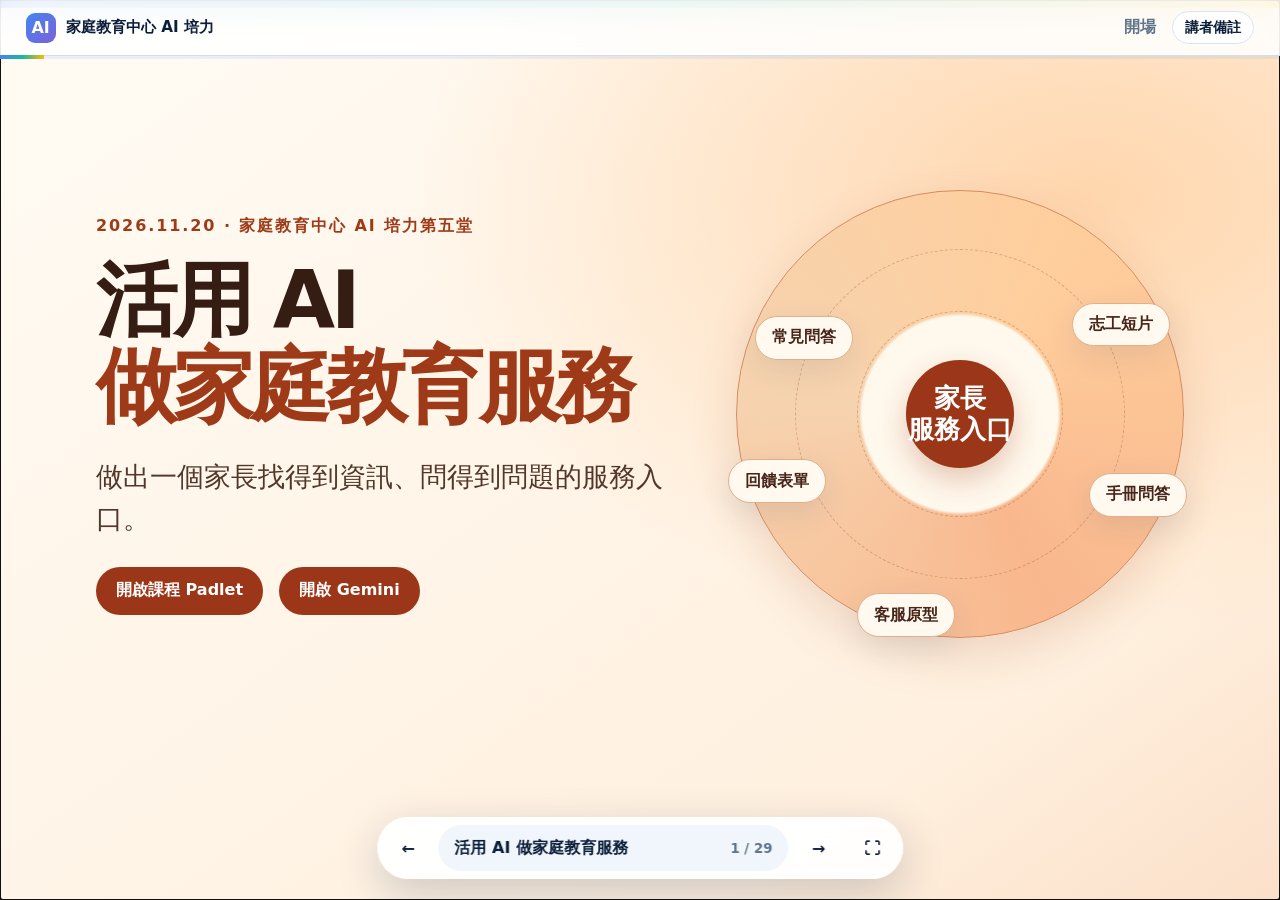
==== commit e36556ec: "Publish updated lesson five slides on Notebook, Flow and Canva" ====
--- a/fifth-session-web/index.html
+++ b/fifth-session-web/index.html
@@ -22,7 +22,7 @@
 
 <section class="slide" data-section="開場" data-title="今天要做的服務"><p class="eyebrow">開場</p>
 <h2>今天要做的服務</h2>
-<div class="share-grid"><article><h3>服務頁</h3><p>把公告、FAQ 和手冊問答放在家長找得到的地方。</p></article><article><h3>招募短片</h3><p>用一支直式短片邀請志工，片尾引導至招募資訊。</p></article><article><h3>回饋表單</h3><p>讓試用者告訴我們，他找到答案了嗎？</p></article></div></section>
+<div class="share-grid"><article><h3>服務頁</h3><p>把公告、FAQ 和手冊問答放在家長找得到的地方。</p></article><article><h3>招募短片</h3><p>用一支橫式短片邀請志工，片尾引導至招募資訊。</p></article><article><h3>回饋表單</h3><p>讓試用者告訴我們，他找到答案了嗎？</p></article></div></section>
 
 <section class="slide" data-section="開場" data-title="先看臺東中心的客服需求"><p class="eyebrow">開場</p>
 <h2>先看臺東中心的客服需求</h2>
@@ -38,8 +38,24 @@
 
 <section class="slide" data-section="Canvas 服務頁" data-title="可貼上的 Canvas 提示詞"><p class="eyebrow">Canvas 服務頁</p>
 <h2>可貼上的 Canvas 提示詞</h2>
-<div class="prompt-card report-prompt scroll-prompt"><p id="prompt-canvas">請用 Canvas 製作一個手機也好操作的繁體中文網頁，主題是【臺東縣家庭教育中心志工招募】。<br>頁面上方用一句話說明這個頁面能幫家長或民眾做什麼。下方放【3～5 題我提供的常見問題】，可搜尋問題和答案，每題可展開。<br>請放「看官方公告」按鈕，網址是【貼上已核對的公告網址】。保留一個「問親職手冊」入口，等我提供 Gemini Notebook 的分享連結再啟用。<br>只使用我提供的資料。沒有確認的招募日期、資格、名額、聯絡方式請標「待確認」。<br>【貼上中心已確認的資料與 FAQ】</p><button type="button" class="copy-button" data-copy-target="prompt-canvas">複製提示詞</button></div></section>
+<div class="prompt-card report-prompt scroll-prompt"><p id="prompt-canvas">請用 Canvas 製作一個手機也好操作的繁體中文網頁，主題是【臺東縣家庭教育中心志工招募】。<br>頁面上方用一句話說明這個頁面能幫家長或民眾做什麼。下方放【3～5 題我提供的常見問題】，可搜尋問題和答案，每題可展開。<br>請放「看官方公告」按鈕，網址是【貼上已核對的公告網址】。將我從 Gemini Notebook 核對過的親職問答和手冊出處放在「親職手冊」區。加上「問親職手冊」按鈕，連到【貼上筆記本分享連結】。<br>只使用我提供的資料。沒有確認的招募日期、資格、名額、聯絡方式請標「待確認」。<br>【貼上中心已確認的資料與 FAQ】<br>【貼上已核對的手冊問答與出處】</p><button type="button" class="copy-button" data-copy-target="prompt-canvas">複製提示詞</button></div></section>
 
+<section class="slide" data-section="Gemini Notebook" data-title="先問手冊，再把答案放上網頁"><p class="eyebrow">Gemini Notebook × Canvas</p>
+<h2>先問手冊，再把答案放上網頁</h2>
+<div class="step-list"><ol><li>在 Gemini Notebook 加入教育部《我和我的孩子》低年級篇 PDF。家長現在就能問：「工作很忙，怎麼陪低年級的孩子？」</li><li>請它依手冊給兩個做法。點開引用核對原文，把問題、簡短答案和出處一起交給 Canvas，做成網頁上的常見問答。</li><li>從 Gemini Notebook 複製分享連結，請 Canvas 把「問親職手冊」按鈕連到這本筆記。家長點開後，就能針對自己的情況繼續問。</li></ol></div><div class="micro-tip">請同學用自己的 Google 帳號試開按鈕，確認分享權限允許提問。日後手冊改版，也要重新核對網頁上的問答。</div><div class="resource-row"><a class="resource-chip" href="https://notebooklm.google.com/" target="_blank" rel="noopener">開啟 Gemini Notebook</a><a class="resource-chip" href="https://support.google.com/notebooklm/answer/16322204?hl=zh-Hant" target="_blank" rel="noopener">分享設定說明</a></div></section>
+
+<section class="slide" data-section="Gemini Notebook" data-title="先用一份手冊測問答"><p class="eyebrow">Gemini Notebook</p>
+<h2>先用一份手冊測問答</h2>
+<div class="step-list"><ol><li>開啟 Gemini Notebook，建立一本「親職手冊問答」。</li><li>加入教育部《我和我的孩子》低年級篇 PDF。</li><li>提問後點開引用，回到手冊核對原文。</li></ol></div><div class="resource-row"><a class="resource-chip" href="https://notebooklm.google.com/" target="_blank" rel="noopener">開啟 Gemini Notebook</a><a class="resource-chip" href="https://ntpc.familyedu.moe.gov.tw/fileRename.aspx?fid=14220&amp;kid=2&amp;site_id=1&amp;uid=28" target="_blank" rel="noopener">教育部《我和我的孩子》低年級篇</a></div></section>
+
+<section class="slide" data-section="Gemini Notebook" data-title="同一本手冊，問兩種問題"><p class="eyebrow">Gemini Notebook</p>
+<h2>同一本手冊，問兩種問題</h2>
+<div class="pair-cards"><article><h3>有依據的問題</h3><p>工作很忙，怎麼陪低年級的孩子？請指出手冊段落或頁碼。</p></article><article><h3>超出來源的問題</h3><p>臺東縣家庭教育中心下週有什麼活動？請先確認手冊是否有這項資訊。</p></article></div><div class="micro-tip">核對引用有沒有支持回答。活動日期、名額或報名資訊請回到中心公告確認。</div></section>
+
+<section class="slide" data-section="Gemini Notebook" data-title="可貼上的手冊問答提示詞"><p class="eyebrow">Gemini Notebook</p>
+<h2>可貼上的手冊問答提示詞</h2>
+<div class="prompt-card report-prompt scroll-prompt"><p id="prompt-notebook">請依我勾選的《我和我的孩子》手冊，用臺灣繁體中文回答下面的家長問題。<br>先給簡短回應，再列出兩項可以嘗試的做法，附上引用。如果手冊沒有足夠資訊，請說明目前能確認到哪裡，並指出可以查哪一類官方資料。<br>家長提問：【工作很忙，怎麼陪低年級的孩子？】</p><button type="button" class="copy-button" data-copy-target="prompt-notebook">複製提示詞</button></div></section>
+
 <section class="slide" data-section="Canvas 服務頁" data-title="用家長的手機畫面走一遍"><p class="eyebrow">Canvas 服務頁</p>
 <h2>用家長的手機畫面走一遍</h2>
 <div class="step-list"><ol><li>先找到招募或活動公告。</li><li>輸入一個 FAQ 關鍵詞，點開一則答案。</li><li>試著找一項沒有公告的資訊，看看頁面會怎麼指引。</li></ol></div><div class="micro-tip">如果要分享作品，請同學用自己的帳號開一次，確認連結和權限。</div></section>
@@ -50,35 +66,43 @@
 
 <section class="slide" data-section="志工招募短片" data-title="用三幕讓人知道怎麼加入"><p class="eyebrow">志工招募短片</p>
 <h2>用三幕讓人知道怎麼加入</h2>
-<div class="share-grid"><article><h3>邀請</h3><p>第一眼就看到「家庭教育志工招募」。</p></article><article><h3>志工做什麼</h3><p>用一個已確認的工作情境，讓人想像自己可以怎麼幫忙。</p></article><article><h3>下一步</h3><p>片尾放「到中心官網看招募資訊」或已確認的入口。</p></article></div><div class="micro-tip">練習成品為 15 秒、9:16 直式短片。</div></section>
+<div class="share-grid"><article><h3>邀請</h3><p>第一眼就看到「家庭教育志工招募」。</p></article><article><h3>志工做什麼</h3><p>用一個已確認的工作情境，讓人想像自己可以怎麼幫忙。</p></article><article><h3>下一步</h3><p>片尾放「到中心官網看招募資訊」或已確認的入口。</p></article></div><div class="micro-tip">練習成品為 15 秒、16:9 橫式短片。</div></section>
 
 <section class="slide" data-section="志工招募短片" data-title="可貼上的 Gemini 文案提示詞"><p class="eyebrow">志工招募短片</p>
 <h2>可貼上的 Gemini 文案提示詞</h2>
-<div class="prompt-card report-prompt scroll-prompt"><p id="prompt-video">請根據我提供的資料，為【臺東縣家庭教育中心志工招募】寫一支 15 秒的 9:16 直式短片。<br>分成三幕：邀請加入、志工會做的事、去哪裡了解詳情。每幕提供畫面建議、一句短字幕和一句選用旁白。語氣溫暖、用臺灣繁體中文。<br>只使用我提供的招募資訊。日期、資格、報名方式和聯絡方式缺少時標「待確認」。最後附一則可以搭配短片貼出的社群文案。<br>【貼上中心確認的招募資訊】</p><button type="button" class="copy-button" data-copy-target="prompt-video">複製提示詞</button></div><div class="resource-row"><a class="resource-chip" href="https://gemini.google.com/" target="_blank" rel="noopener">開啟 Gemini</a></div></section>
+<div class="prompt-card report-prompt scroll-prompt"><p id="prompt-video">請用以下虛構資料，為「臺東縣家庭教育中心志工招募」寫一支 15 秒、16:9 的橫式短片腳本。<br>報名期間為 2026 年 12 月 1 日至 15 日。年滿 18 歲、每月能服務一次即可報名。志工會協助親子活動報到、陪孩子共讀繪本。<br>報名請寄信至 volunteer@example.org，主旨寫「共讀志工報名」。如有疑問，可寄信到同一信箱洽詢志工窗口林小禾。<br>分三幕呈現：邀請加入、志工陪孩子共讀、如何報名。每幕給一個畫面建議、一句短字幕和一句選用旁白，語氣溫暖，使用臺灣繁體中文。<br>另附一則社群貼文，寫清楚報名日期、資格、報名方式和聯絡窗口。短片片尾與貼文都請註明「課堂虛構範例」。</p><button type="button" class="copy-button" data-copy-target="prompt-video">複製提示詞</button></div><div class="resource-row"><a class="resource-chip" href="https://gemini.google.com/" target="_blank" rel="noopener">開啟 Gemini</a><a class="resource-chip" href="https://labs.google/fx/tools/flow" target="_blank" rel="noopener">開啟 Google Flow</a></div></section>
 
-<section class="slide" data-section="志工招募短片" data-title="在 Google Vids 組成一支直式短片"><p class="eyebrow">志工招募短片</p>
-<h2>在 Google Vids 組成一支直式短片</h2>
-<div class="step-list"><ol><li>開新專案，把影片尺寸設成「直式 9:16」。</li><li>建立三幕，各放一張可使用的照片或素材，再貼上 Gemini 寫的短字幕。</li><li>關掉聲音看一遍，確認看得出在招募誰，以及去哪裡看詳情。</li><li>匯出 MP4 或把作品存到雲端硬碟。</li></ol></div><div class="resource-row"><a class="resource-chip" href="https://vids.new/" target="_blank" rel="noopener">開啟 Google Vids</a><a class="resource-chip" href="https://support.google.com/docs/answer/16545758?hl=zh-Hant" target="_blank" rel="noopener">影片尺寸設定</a></div></section>
+<section class="slide" data-section="志工招募短片" data-title="用 Google Flow 做出志工共讀的鏡頭"><p class="eyebrow">志工招募短片</p>
+<h2>用 Google Flow 做出志工共讀的鏡頭</h2>
+<div class="step-list"><ol><li>開啟 Google Flow，登入後建立專案。選擇用文字生成影片，將畫面比例設為橫式 16:9。</li><li>貼上 Gemini 腳本的第二幕，或試用這句：「橫式中景，志工坐在孩子身旁，慢慢翻開繪本，把插圖轉向孩子。鏡頭固定，窗邊自然光。」</li><li>按下生成並預覽。看得清楚翻書的動作嗎？若書太小，把「橫式中景」改為「雙手與繪本的近景」，再試一次。</li><li>選好片段後下載影片，稍後上傳 Canva，與片頭、片尾和字幕一起編排。</li></ol></div><div class="resource-row"><a class="resource-chip" href="https://labs.google/fx/tools/flow" target="_blank" rel="noopener">開啟 Google Flow</a></div><div class="micro-tip">若帳號沒有生成額度，可先寫好鏡頭描述，用共讀照片在 Canva 完成同一幕。</div></section>
 
-<section class="slide" data-section="志工招募短片" data-title="有影片生成功能，可以多試一幕"><p class="eyebrow">志工招募短片</p>
-<h2>有影片生成功能，可以多試一幕</h2>
-<div class="pair-cards"><article><h3>基本做法</h3><p>三張照片配三幕字幕，用一般帳號完成短片。</p></article><article><h3>選做挑戰</h3><p>在 Vids 用生成影片替換一幕。若帳號有進階功能，可以試照片轉動態或調整鏡頭，再保留字幕供自己修改。</p></article></div><div class="micro-tip">Google 公告一般帳號在 Vids 每月最多可免費生成 3 支、每支最長 15 秒。若生成入口未出現或額度用完，直接用照片組片。</div><div class="resource-row"><a class="resource-chip" href="https://blog.google/products-and-platforms/products/workspace/omni-1-2-flash-google-vids/" target="_blank" rel="noopener">Google Vids 免費生成公告</a></div></section>
+<section class="slide" data-section="志工招募短片" data-title="同一幕，影片 Skill 能幫你決定什麼？"><p class="eyebrow">志工招募短片</p>
+<h2>同一幕，影片 Skill 能幫你決定什麼？</h2>
+<div class="share-grid"><article><h3>腳本與人物</h3><p>指定段數、秒數、比例與風格，取得分段腳本和人物正、背、側面的定裝照提示詞。</p></article><article><h3>畫面與聲音</h3><p>每段列出鏡頭、光線、動作，將對話或旁白寫進影片提示詞，並指定台灣中文發音。</p></article><article><h3>片頭與片尾</h3><p>從片名、封面、封底和配樂建議中挑需要的素材。招募片尾要讓觀眾知道去哪裡看詳情。</p></article></div><aside class="speaker-note">以前用 Gem 保存常用指示；這次在支援 Skill 的工具中啟用 ai-video-formula-custom-v8，再把產出的提示詞交給 Google Flow。先展示一份輸出，請學員找到第二幕。</aside></section>
 
-<section class="slide" data-section="Gemini Notebook" data-title="先用一份手冊測問答"><p class="eyebrow">Gemini Notebook</p>
-<h2>先用一份手冊測問答</h2>
-<div class="step-list"><ol><li>開啟 Gemini Notebook，建立一本「親職手冊問答」。</li><li>加入教育部《我和我的孩子》低年級篇 PDF。</li><li>提問後點開引用，回到手冊核對原文。</li></ol></div><div class="resource-row"><a class="resource-chip" href="https://notebooklm.google.com/" target="_blank" rel="noopener">開啟 Gemini Notebook</a><a class="resource-chip" href="https://ntpc.familyedu.moe.gov.tw/fileRename.aspx?fid=14220&amp;kid=2&amp;site_id=1&amp;uid=28" target="_blank" rel="noopener">教育部《我和我的孩子》低年級篇</a></div></section>
+<section class="slide" data-section="志工招募短片" data-title="看你想控制哪個畫面，選一種做法"><p class="eyebrow">志工招募短片</p>
+<h2>看你想控制哪個畫面，選一種做法</h2>
+<div class="share-grid"><article><h3>方式 1｜文字生影片</h3><p>把動作寫成影片提示詞，直接在 Flow 生成。剛才做的是這一種。</p></article><article><h3>方式 2｜從首幀開始</h3><p>先決定第一張圖，再用文字交代後續的動作。全班用這個方式改第二幕。</p></article><article><h3>方式 3｜從首幀到尾幀</h3><p>準備起始圖和結束圖，指定鏡頭從哪個畫面走到哪裡。留給進階挑戰。</p></article></div></section>
 
-<section class="slide" data-section="Gemini Notebook" data-title="同一本手冊，問兩種問題"><p class="eyebrow">Gemini Notebook</p>
-<h2>同一本手冊，問兩種問題</h2>
-<div class="pair-cards"><article><h3>有依據的問題</h3><p>工作很忙，怎麼陪低年級的孩子？請指出手冊段落或頁碼。</p></article><article><h3>超出來源的問題</h3><p>臺東縣家庭教育中心下週有什麼活動？請先確認手冊是否有這項資訊。</p></article></div><div class="micro-tip">核對引用有沒有支持回答。活動日期、名額或報名資訊請回到中心公告確認。</div></section>
+<section class="slide" data-section="志工招募短片" data-title="把剛才的腳本交給 Skill"><p class="eyebrow">志工招募短片</p>
+<h2>把剛才的腳本交給 Skill</h2>
+<div class="prompt-card report-prompt scroll-prompt"><p id="prompt-video-skill">請使用 ai-video-formula-custom-v8，把下面的志工招募腳本規劃成 3 段、每段 5 秒、16:9 橫式短片。採溫暖紀實風格，使用方式 2「首幀圖片＋影片提示詞」。<br>沿用三幕的招募資訊，把我想改的第二幕寫具體。首幀要看見什麼？人物接著做哪個動作？鏡頭怎麼跟？若有旁白，請把台詞和台灣中文發音指示寫入提示詞。<br>依技能規則標示檔名。片尾請使用【已確認的招募入口】作結；缺少的資訊標「待確認」。<br>【貼上三幕腳本】<br>【第一版最想改的一處】</p><button type="button" class="copy-button" data-copy-target="prompt-video-skill">複製提示詞</button></div><div class="micro-tip">這段貼在已啟用 Skill 的 AI 工具。完成後，找出第二幕的 p02 和 v02 兩段提示詞。</div></section>
 
-<section class="slide" data-section="Gemini Notebook" data-title="可貼上的手冊問答提示詞"><p class="eyebrow">Gemini Notebook</p>
-<h2>可貼上的手冊問答提示詞</h2>
-<div class="prompt-card report-prompt scroll-prompt"><p id="prompt-notebook">請依我勾選的《我和我的孩子》手冊，用臺灣繁體中文回答下面的家長問題。<br>先給簡短回應，再列出兩項可以嘗試的做法，附上引用。如果手冊沒有足夠資訊，請說明目前能確認到哪裡，並指出可以查哪一類官方資料。<br>家長提問：【工作很忙，怎麼陪低年級的孩子？】</p><button type="button" class="copy-button" data-copy-target="prompt-notebook">複製提示詞</button></div></section>
+<section class="slide" data-section="志工招募短片" data-title="把 p02 和 v02 用在同一幕"><p class="eyebrow">志工招募短片</p>
+<h2>把 p02 和 v02 用在同一幕</h2>
+<div class="step-list"><ol><li>用 p02 的圖片提示詞生成一張首幀圖，核對人物和物件的位置。</li><li>在 Flow 選擇以圖片作為首幀的生成方式，放入這張圖，再貼上 v02 的影片提示詞。</li><li>生成後與第一版對照：動作更清楚了嗎？若有旁白，台詞自然嗎？來得及說完嗎？</li></ol></div><div class="micro-tip">沒有剩餘額度時，保留 p02 圖片或提示詞、v02 提示詞與修改理由，也能參與互評。</div></section>
 
-<section class="slide" data-section="Gemini Notebook" data-title="把「問親職手冊」接回服務頁"><p class="eyebrow">Gemini Notebook</p>
-<h2>把「問親職手冊」接回服務頁</h2>
-<div class="step-list"><ol><li>依帳號可用的分享選項，複製 Gemini Notebook 聊天檢視連結。</li><li>回到 Canvas，請 Gemini 把「問親職手冊」按鈕連到這個網址。</li><li>請同學用自己的 Google 帳號試開，確認可以到問答畫面。</li></ol></div><div class="micro-tip">按鈕會開啟 Gemini Notebook。使用者需登入 Google 帳號，並符合你設定的分享權限。</div><div class="resource-row"><a class="resource-chip" href="https://support.google.com/gemininotebook/answer/16322204?hl=zh-Hant" target="_blank" rel="noopener">分享設定說明</a></div></section>
+<section class="slide" data-section="志工招募短片" data-title="進階挑戰｜指定鏡頭的最後一格"><p class="eyebrow">志工招募短片</p>
+<h2>進階挑戰｜指定鏡頭的最後一格</h2>
+<div class="pair-cards"><article><h3>首幀 p02-1</h3><p>假設中心確認有共讀服務：志工拿起一本繪本，封面朝向自己。</p></article><article><h3>尾幀 p02-2</h3><p>同一位志工翻開繪本，把插圖轉向孩子。兩張圖保留同樣的衣著、場景和光線。</p></article></div><div class="micro-tip">請 Skill 改用方式 3。若所選 Flow 模型提供首尾幀輸入，放入兩圖與 v02 提示詞，觀察中間的動作是否連貫。</div></section>
+
+<section class="slide" data-section="志工招募短片" data-title="用 Canva 把三幕剪成一支短片"><p class="eyebrow">志工招募短片</p>
+<h2>用 Canva 把三幕剪成一支短片</h2>
+<div class="step-list"><ol><li>開啟 Canva，建立 16:9 的橫式影片設計，上傳從 Google Flow 下載的片段。</li><li>在時間軸排出三幕：片頭邀請加入、中段播放志工共讀、片尾放報名方式。只有一段影片時，片頭和片尾可用文字卡。</li><li>加上 Gemini 寫的短字幕，將全片剪至 15 秒。靜音播放一次，確認片尾的信箱清楚易讀，並標示「課堂虛構範例」。</li><li>選「分享」→「下載」，檔案類型選「MP4 影片」，下載成品。</li></ol></div><div class="resource-row"><a class="resource-chip" href="https://www.canva.com/video-editor/" target="_blank" rel="noopener">開啟 Canva</a></div></section>
+
+
+
+
 
 <section class="slide" data-section="Agent 示範" data-title="如果希望家長留在同一頁？"><p class="eyebrow">Agent 示範</p>
 <h2>如果希望家長留在同一頁？</h2>
@@ -102,7 +126,7 @@
 
 <section class="slide" data-section="成果分享" data-title="把作品和一項改版任務貼到 Padlet"><p class="eyebrow">成果分享</p>
 <h2>把作品和一項改版任務貼到 Padlet</h2>
-<div class="share-grid"><article><h3>服務入口</h3><p>貼上 Canvas 分享連結，或放服務頁截圖。</p></article><article><h3>志工招募短片</h3><p>貼上短片或可觀看的連結。</p></article><article><h3>表單與改版</h3><p>分享回饋表單草案，寫下一件你想在下一堂改好的事。</p></article></div><div class="resource-row"><a class="resource-chip" href="https://padlet.com/ab0308/ai-2026-s023gpwrtoseebrr2eee" target="_blank" rel="noopener">開啟課程 Padlet</a></div></section>
+<div class="share-grid"><article><h3>服務入口</h3><p>貼上 Canvas 分享連結，或放服務頁截圖。</p></article><article><h3>志工招募短片</h3><p>貼上短片或單幕試作；也可分享分鏡提示詞和一項修改。</p></article><article><h3>表單與改版</h3><p>分享回饋表單草案，寫下一件你想在下一堂改好的事。</p></article></div><div class="resource-row"><a class="resource-chip" href="https://padlet.com/ab0308/ai-2026-s023gpwrtoseebrr2eee" target="_blank" rel="noopener">開啟課程 Padlet</a></div></section>
 
 <section class="slide end-slide" data-section="成果分享" data-title="第六堂，用同樣的問題再測一次"><p class="eyebrow">成果分享</p>
 <h2>第六堂，用同樣的問題再測一次</h2>
@@ -117,7 +141,7 @@
   <div class="progress-track" aria-hidden="true"><div id="progressBar"></div></div>
   <nav class="controls" aria-label="簡報控制">
     <button id="prev" type="button" aria-label="上一頁">←</button>
-    <button class="menu-button" id="menuBtn" type="button" aria-expanded="false"><span id="currentTitle">活用 AI 做家庭教育服務</span><small id="counter">1 / 24</small></button>
+    <button class="menu-button" id="menuBtn" type="button" aria-expanded="false"><span id="currentTitle">活用 AI 做家庭教育服務</span><small id="counter">1 / 29</small></button>
     <button id="next" type="button" aria-label="下一頁">→</button>
     <button id="fullscreen" type="button" aria-label="全螢幕">⛶</button>
   </nav>
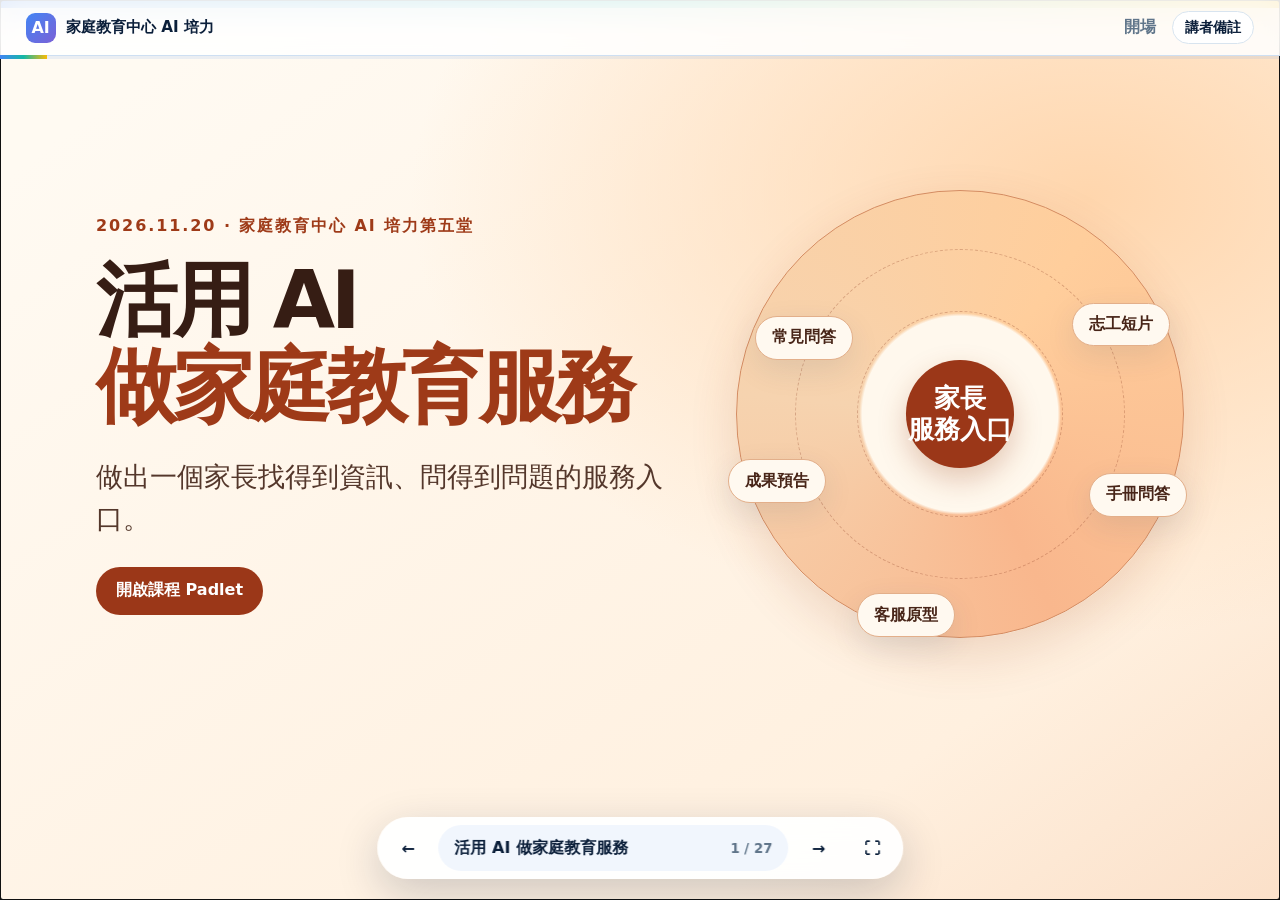
==== commit c12edd41: "第五堂改為客服與影片兩段，影片技能換成 ai-video-flow，加入第六堂成果展示預告 Co-Authored-By: Claude Opus 5.5 <noreply@anthropic.com" ====
--- a/fifth-session-web/index.html
+++ b/fifth-session-web/index.html
@@ -3,26 +3,22 @@
 <head>
   <meta charset="utf-8">
   <meta name="viewport" content="width=device-width, initial-scale=1">
-  <meta name="description" content="家庭教育中心 AI 培力第五堂，實作服務頁、志工招募短片、Gemini Notebook 手冊問答與回饋表單。">
+  <meta name="description" content="家庭教育中心 AI 培力第五堂，實作家長服務頁、Gemini Notebook 手冊問答與志工招募短片。">
   <title>家庭教育中心 AI 培力｜第五堂 活用 AI 做家庭教育服務</title>
   <link rel="icon" type="image/svg+xml" href="data:image/svg+xml,%3Csvg xmlns='http://www.w3.org/2000/svg' viewBox='0 0 64 64'%3E%3Crect width='64' height='64' rx='16' fill='%237B61D6'/%3E%3Cpath d='M16 15h25a7 7 0 0 1 7 7v27H23a7 7 0 0 1-7-7z' fill='white'/%3E%3Cpath d='M24 25h16M24 32h16M24 39h10' stroke='%2314B8A6' stroke-width='4' stroke-linecap='round'/%3E%3C/svg%3E">
-  <link rel="stylesheet" href="styles.css?v=20261113-2">
+  <link rel="stylesheet" href="styles.css?v=20261119-1">
 </head>
 <body>
   <a class="skip-link" href="#deck">跳到簡報內容</a>
   <div class="ambient ambient-a" aria-hidden="true"></div>
   <div class="ambient ambient-b" aria-hidden="true"></div>
 
-  <main class="deck" id="deck" aria-live="polite">
-<section class="slide active cover warm-cover" data-section="開場" data-title="活用 AI 做家庭教育服務"><div class="cover-grid"><div><p class="eyebrow">2026.11.20 · 家庭教育中心 AI 培力第五堂</p><h1>活用 AI<br><span>做家庭教育服務</span></h1><p class="lead">做出一個家長找得到資訊、問得到問題的服務入口。</p><div class="resource-row"><a class="resource-chip" href="https://padlet.com/ab0308/ai-2026-s023gpwrtoseebrr2eee" target="_blank" rel="noopener">開啟課程 Padlet</a><a class="resource-chip" href="https://gemini.google.com/" target="_blank" rel="noopener">開啟 Gemini</a></div></div><div class="orbit" aria-label="本堂練習"><div class="orbit-core"><span>家長<br>服務入口</span></div><span class="orbit-node n1">常見問答</span><span class="orbit-node n2">志工短片</span><span class="orbit-node n3">手冊問答</span><span class="orbit-node n4">客服原型</span><span class="orbit-node n5">回饋表單</span></div></div></section>
-
-<section class="slide" data-section="開場" data-title="同樣是問問題，答案要去哪裡找？"><p class="eyebrow">開場</p>
-<h2>同樣是問問題，答案要去哪裡找？</h2>
-<div class="share-grid"><article><h3>活動怎麼報名？</h3><p>看活動公告或經中心核對的常見問答。</p></article><article><h3>工作很忙，怎麼陪孩子？</h3><p>找教育部親職手冊，看它怎麼建議。</p></article><article><h3>我報名成功了嗎？</h3><p>請承辦人查個別報名紀錄。</p></article></div><aside class="speaker-note">先請學員說說這三題會問誰。臺東中心的來信希望在官網提供親職問答，並以教育部手冊作為核心知識來源。</aside></section>
+  <main class="deck" id="deck" aria-live="polite">
+<section class="slide active cover warm-cover" data-section="開場" data-title="活用 AI 做家庭教育服務"><div class="cover-grid"><div><p class="eyebrow">2026.11.20 · 家庭教育中心 AI 培力第五堂</p><h1>活用 AI<br><span>做家庭教育服務</span></h1><p class="lead">做出一個家長找得到資訊、問得到問題的服務入口。</p><div class="resource-row"><a class="resource-chip" href="https://padlet.com/ab0308/ai-2026-s023gpwrtoseebrr2eee" target="_blank" rel="noopener">開啟課程 Padlet</a></div></div><div class="orbit" aria-label="本堂練習"><div class="orbit-core"><span>家長<br>服務入口</span></div><span class="orbit-node n1">常見問答</span><span class="orbit-node n2">志工短片</span><span class="orbit-node n3">手冊問答</span><span class="orbit-node n4">客服原型</span><span class="orbit-node n5">成果預告</span></div></div></section>
 
 <section class="slide" data-section="開場" data-title="今天要做的服務"><p class="eyebrow">開場</p>
 <h2>今天要做的服務</h2>
-<div class="share-grid"><article><h3>服務頁</h3><p>把公告、FAQ 和手冊問答放在家長找得到的地方。</p></article><article><h3>招募短片</h3><p>用一支橫式短片邀請志工，片尾引導至招募資訊。</p></article><article><h3>回饋表單</h3><p>讓試用者告訴我們，他找到答案了嗎？</p></article></div></section>
+<div class="share-grid"><article><h3>服務頁</h3><p>把公告、FAQ 和手冊問答放在家長找得到的地方。</p></article><article><h3>手冊問答</h3><p>家長問親職問題時，答案有手冊可以核對。</p></article><article><h3>招募短片</h3><p>用一支橫式短片邀請志工，片尾引導至招募資訊。</p></article></div></section>
 
 <section class="slide" data-section="開場" data-title="先看臺東中心的客服需求"><p class="eyebrow">開場</p>
 <h2>先看臺東中心的客服需求</h2>
@@ -34,16 +30,16 @@
 
 <section class="slide" data-section="Canvas 服務頁" data-title="先做一頁家長服務入口"><p class="eyebrow">Canvas 服務頁</p>
 <h2>先做一頁家長服務入口</h2>
-<div class="pair-cards"><article><h3>先挑一項業務</h3><p>例如志工招募、親子活動、社區課程。</p></article><article><h3>畫出家長會用到的入口</h3><p>活動或招募資訊、3～5 題 FAQ、手冊問答和聯絡方式。</p></article></div><div class="resource-row"><a class="resource-chip" href="https://gemini.google.com/" target="_blank" rel="noopener">開啟 Gemini Canvas</a><a class="resource-chip" href="assets/Canvas提示詞_含FAQ.txt" download>下載中心 FAQ 練習素材</a></div></section>
+<div class="pair-cards"><article><h3>今天先用「志工招募」練習</h3><p>全班用同一個主題，後面的手冊問答和招募短片都接得上。回去再換成自己的業務。</p></article><article><h3>畫出家長會用到的入口</h3><p>招募資訊、3～5 題 FAQ 和聯絡方式。「親職手冊」區先留空，稍後再補。</p></article></div><div class="resource-row"><a class="resource-chip" href="https://gemini.google.com/" target="_blank" rel="noopener">開啟 Gemini Canvas</a><a class="resource-chip" href="assets/Canvas提示詞_含FAQ.txt" download>下載中心 FAQ 練習素材</a></div></section>
 
 <section class="slide" data-section="Canvas 服務頁" data-title="可貼上的 Canvas 提示詞"><p class="eyebrow">Canvas 服務頁</p>
 <h2>可貼上的 Canvas 提示詞</h2>
-<div class="prompt-card report-prompt scroll-prompt"><p id="prompt-canvas">請用 Canvas 製作一個手機也好操作的繁體中文網頁，主題是【臺東縣家庭教育中心志工招募】。<br>頁面上方用一句話說明這個頁面能幫家長或民眾做什麼。下方放【3～5 題我提供的常見問題】，可搜尋問題和答案，每題可展開。<br>請放「看官方公告」按鈕，網址是【貼上已核對的公告網址】。將我從 Gemini Notebook 核對過的親職問答和手冊出處放在「親職手冊」區。加上「問親職手冊」按鈕，連到【貼上筆記本分享連結】。<br>只使用我提供的資料。沒有確認的招募日期、資格、名額、聯絡方式請標「待確認」。<br>【貼上中心已確認的資料與 FAQ】<br>【貼上已核對的手冊問答與出處】</p><button type="button" class="copy-button" data-copy-target="prompt-canvas">複製提示詞</button></div></section>
+<div class="prompt-card report-prompt scroll-prompt"><p id="prompt-canvas">請用 Canvas 製作一個手機也好操作的繁體中文網頁，主題是【臺東縣家庭教育中心志工招募】。<br>頁面上方用一句話說明這個頁面能幫家長或民眾做什麼。下方放【3～5 題我提供的常見問題】，可搜尋問題和答案，每題可展開。<br>招募資訊請用以下課堂虛構資料：報名期間 2026 年 12 月 1 日至 15 日；年滿 18 歲、每月能服務一次即可報名；志工協助親子活動報到、陪孩子共讀繪本；報名請寄信至 volunteer@example.org，主旨寫「共讀志工報名」；志工窗口林小禾。頁面上標示「課堂虛構範例」。<br>另外預留一個「親職手冊」區，先放一個「問親職手冊」按鈕，連結先空著，按鈕上標「準備中」，我稍後會提供內容和網址。<br>只使用我提供的資料，沒有提供的資訊請標「待確認」。<br>【貼上 3～5 題 FAQ】</p><button type="button" class="copy-button" data-copy-target="prompt-canvas">複製提示詞</button></div></section>
 
 <section class="slide" data-section="Gemini Notebook" data-title="先問手冊，再把答案放上網頁"><p class="eyebrow">Gemini Notebook × Canvas</p>
 <h2>先問手冊，再把答案放上網頁</h2>
-<div class="step-list"><ol><li>在 Gemini Notebook 加入教育部《我和我的孩子》低年級篇 PDF。家長現在就能問：「工作很忙，怎麼陪低年級的孩子？」</li><li>請它依手冊給兩個做法。點開引用核對原文，把問題、簡短答案和出處一起交給 Canvas，做成網頁上的常見問答。</li><li>從 Gemini Notebook 複製分享連結，請 Canvas 把「問親職手冊」按鈕連到這本筆記。家長點開後，就能針對自己的情況繼續問。</li></ol></div><div class="micro-tip">請同學用自己的 Google 帳號試開按鈕，確認分享權限允許提問。日後手冊改版，也要重新核對網頁上的問答。</div><div class="resource-row"><a class="resource-chip" href="https://notebooklm.google.com/" target="_blank" rel="noopener">開啟 Gemini Notebook</a><a class="resource-chip" href="https://support.google.com/notebooklm/answer/16322204?hl=zh-Hant" target="_blank" rel="noopener">分享設定說明</a></div></section>
-
+<div class="share-grid"><article><h3>① 問手冊</h3><p>把親職手冊放進 Gemini Notebook，請它依手冊回答家長的問題。</p></article><article><h3>② 核對</h3><p>點開引用，確認原文真的支持這個回答。</p></article><article><h3>③ 放上網頁</h3><p>把問答、出處和筆記本分享連結貼回 Canvas，補上「親職手冊」區。</p></article></div><div class="micro-tip">接下來三頁照這個順序做。日後手冊改版，也要重新核對網頁上的問答。</div></section>
+
 <section class="slide" data-section="Gemini Notebook" data-title="先用一份手冊測問答"><p class="eyebrow">Gemini Notebook</p>
 <h2>先用一份手冊測問答</h2>
 <div class="step-list"><ol><li>開啟 Gemini Notebook，建立一本「親職手冊問答」。</li><li>加入教育部《我和我的孩子》低年級篇 PDF。</li><li>提問後點開引用，回到手冊核對原文。</li></ol></div><div class="resource-row"><a class="resource-chip" href="https://notebooklm.google.com/" target="_blank" rel="noopener">開啟 Gemini Notebook</a><a class="resource-chip" href="https://ntpc.familyedu.moe.gov.tw/fileRename.aspx?fid=14220&amp;kid=2&amp;site_id=1&amp;uid=28" target="_blank" rel="noopener">教育部《我和我的孩子》低年級篇</a></div></section>
@@ -54,11 +50,23 @@
 
 <section class="slide" data-section="Gemini Notebook" data-title="可貼上的手冊問答提示詞"><p class="eyebrow">Gemini Notebook</p>
 <h2>可貼上的手冊問答提示詞</h2>
-<div class="prompt-card report-prompt scroll-prompt"><p id="prompt-notebook">請依我勾選的《我和我的孩子》手冊，用臺灣繁體中文回答下面的家長問題。<br>先給簡短回應，再列出兩項可以嘗試的做法，附上引用。如果手冊沒有足夠資訊，請說明目前能確認到哪裡，並指出可以查哪一類官方資料。<br>家長提問：【工作很忙，怎麼陪低年級的孩子？】</p><button type="button" class="copy-button" data-copy-target="prompt-notebook">複製提示詞</button></div></section>
-
+<div class="prompt-card report-prompt scroll-prompt"><p id="prompt-notebook">請依我勾選的《我和我的孩子》手冊，用臺灣繁體中文回答下面的家長問題。<br>先給簡短回應，再列出兩項可以嘗試的做法，附上引用。如果手冊沒有足夠資訊，請說明目前能確認到哪裡，並指出可以查哪一類官方資料。<br>家長提問：【工作很忙，怎麼陪低年級的孩子？】</p><button type="button" class="copy-button" data-copy-target="prompt-notebook">複製提示詞</button></div></section>
+
+<section class="slide" data-section="Canvas 服務頁" data-title="把手冊問答貼回 Canvas"><p class="eyebrow">Gemini Notebook × Canvas</p>
+<h2>把手冊問答貼回 Canvas</h2>
+<div class="step-list"><ol><li>在 Gemini Notebook 右上角按「分享」，設定成知道連結的人都能檢視，再複製連結。</li><li>回到剛才的 Canvas 對話，貼上下面的提示詞，填入問答、出處和連結。</li></ol></div><div class="prompt-card report-prompt scroll-prompt"><p id="prompt-canvas-notebook">請更新這個服務頁的「親職手冊」區：<br>1. 放入下面這則我核對過的親職問答，答案下方用小字標出手冊出處。<br>2. 把「問親職手冊」按鈕改成可以點，連到【貼上筆記本分享連結】，另開新分頁。<br>其他內容不要更動。<br>【貼上家長問題、簡短答案、手冊名稱與頁碼】</p><button type="button" class="copy-button" data-copy-target="prompt-canvas-notebook">複製提示詞</button></div><div class="resource-row"><a class="resource-chip" href="https://support.google.com/notebooklm/answer/16322204?hl=zh-Hant" target="_blank" rel="noopener">分享設定說明</a></div></section>
+
 <section class="slide" data-section="Canvas 服務頁" data-title="用家長的手機畫面走一遍"><p class="eyebrow">Canvas 服務頁</p>
 <h2>用家長的手機畫面走一遍</h2>
-<div class="step-list"><ol><li>先找到招募或活動公告。</li><li>輸入一個 FAQ 關鍵詞，點開一則答案。</li><li>試著找一項沒有公告的資訊，看看頁面會怎麼指引。</li></ol></div><div class="micro-tip">如果要分享作品，請同學用自己的帳號開一次，確認連結和權限。</div></section>
+<div class="step-list"><ol><li>先找到招募資訊和報名信箱。</li><li>輸入一個 FAQ 關鍵詞，點開一則答案。</li><li>點「問親職手冊」，用同學自己的 Google 帳號開開看，能不能提問？</li><li>試著找一項沒有公告的資訊，看看頁面會怎麼指引。</li></ol></div><div class="micro-tip">打不開或不能提問，多半是分享權限沒開，回到 Gemini Notebook 重新設定。</div></section>
+
+<section class="slide" data-section="Agent 示範" data-title="如果希望家長留在同一頁？"><p class="eyebrow">Agent 示範</p>
+<h2>如果希望家長留在同一頁？</h2>
+<div class="pair-cards"><article><h3>網頁做的事</h3><p>收下問題，在頁面上顯示回答與手冊來源。</p></article><article><h3>後端做的事</h3><p>先從手冊找相關段落，有資料就回覆，資料不足就引導到適當的官方入口。</p></article></div><div class="resource-row"><a class="resource-chip" href="http://127.0.0.1:8787/" target="_blank" rel="noopener">開啟講師本機原型</a></div><aside class="speaker-note">講師先啟動 fifth-session-agent-demo 的本機伺服器。預設版本以關鍵詞查詢三段手冊摘要；只有啟用並測通 Gemini API 時，才展示生成式回答。學員看講師畫面。</aside></section>
+
+<section class="slide" data-section="Agent 示範" data-title="用同兩題驗收客服原型"><p class="eyebrow">Agent 示範</p>
+<h2>用同兩題驗收客服原型</h2>
+<div class="pair-cards"><article><h3>手冊涵蓋</h3><p>問「工作忙的時候，可以怎麼陪孩子？」打開回傳的來源，核對低年級篇第 34～35 頁。</p></article><article><h3>手冊未涵蓋</h3><p>問「下週活動要去哪裡報名？」看客服會不會把人帶到中心官網。</p></article></div><div class="micro-tip">和上一個版本比較：家長必須留在官網免登入嗎？中心由誰核對和更新資料？</div></section>
 
 <section class="slide section-slide" data-section="休息" data-title="休息一下"><p class="eyebrow">休息</p>
 <h2>休息一下</h2>
@@ -66,7 +74,7 @@
 
 <section class="slide" data-section="志工招募短片" data-title="用三幕讓人知道怎麼加入"><p class="eyebrow">志工招募短片</p>
 <h2>用三幕讓人知道怎麼加入</h2>
-<div class="share-grid"><article><h3>邀請</h3><p>第一眼就看到「家庭教育志工招募」。</p></article><article><h3>志工做什麼</h3><p>用一個已確認的工作情境，讓人想像自己可以怎麼幫忙。</p></article><article><h3>下一步</h3><p>片尾放「到中心官網看招募資訊」或已確認的入口。</p></article></div><div class="micro-tip">練習成品為 15 秒、16:9 橫式短片。</div></section>
+<div class="share-grid"><article><h3>邀請</h3><p>第一眼就看到「家庭教育志工招募」。</p></article><article><h3>志工做什麼</h3><p>用「陪孩子共讀」這個工作情境，讓人想像自己可以怎麼幫忙。</p></article><article><h3>下一步</h3><p>片尾放報名信箱 volunteer@example.org，並標示「課堂虛構範例」。</p></article></div><div class="micro-tip">練習成品為 15 秒、16:9 橫式短片。</div></section>
 
 <section class="slide" data-section="志工招募短片" data-title="可貼上的 Gemini 文案提示詞"><p class="eyebrow">志工招募短片</p>
 <h2>可貼上的 Gemini 文案提示詞</h2>
@@ -78,59 +86,43 @@
 
 <section class="slide" data-section="志工招募短片" data-title="同一幕，影片 Skill 能幫你決定什麼？"><p class="eyebrow">志工招募短片</p>
 <h2>同一幕，影片 Skill 能幫你決定什麼？</h2>
-<div class="share-grid"><article><h3>腳本與人物</h3><p>指定段數、秒數、比例與風格，取得分段腳本和人物正、背、側面的定裝照提示詞。</p></article><article><h3>畫面與聲音</h3><p>每段列出鏡頭、光線、動作，將對話或旁白寫進影片提示詞，並指定台灣中文發音。</p></article><article><h3>片頭與片尾</h3><p>從片名、封面、封底和配樂建議中挑需要的素材。招募片尾要讓觀眾知道去哪裡看詳情。</p></article></div><aside class="speaker-note">以前用 Gem 保存常用指示；這次在支援 Skill 的工具中啟用 ai-video-formula-custom-v8，再把產出的提示詞交給 Google Flow。先展示一份輸出，請學員找到第二幕。</aside></section>
+<div class="share-grid"><article><h3>腳本與人物</h3><p>指定段數、秒數、比例與風格，取得分段腳本和人物正、背、側面的定裝照提示詞。</p></article><article><h3>畫面與聲音</h3><p>每段列出鏡頭、光線、動作，將對話或旁白寫進影片提示詞，並指定台灣中文發音。</p></article><article><h3>片頭、片尾與配樂</h3><p>列 3～5 個劇名讓你挑，附封面、封底和背景音樂提示詞，最後給剪接順序。</p></article></div><div class="micro-tip">下載後在 Gemini 的技能中安裝並啟用。給它 6 項設定：主題、段數、每段秒數、比例、風格、生成方式；缺哪一項，它會先問清楚。</div><div class="resource-row"><a class="resource-chip" href="assets/ai-video-flow.zip" download>下載影片技能 ai-video-flow</a></div><aside class="speaker-note">以前用 Gem 保存常用指示；這次在 Gemini 的技能中安裝並啟用 ai-video-flow，再把產出的提示詞交給 Google Flow。圖片用 ChatGPT 或 Gemini 生成都可以，提示詞照樣能用。先展示一份輸出，請學員找到第二幕。</aside></section>
 
 <section class="slide" data-section="志工招募短片" data-title="看你想控制哪個畫面，選一種做法"><p class="eyebrow">志工招募短片</p>
 <h2>看你想控制哪個畫面，選一種做法</h2>
-<div class="share-grid"><article><h3>方式 1｜文字生影片</h3><p>把動作寫成影片提示詞，直接在 Flow 生成。剛才做的是這一種。</p></article><article><h3>方式 2｜從首幀開始</h3><p>先決定第一張圖，再用文字交代後續的動作。全班用這個方式改第二幕。</p></article><article><h3>方式 3｜從首幀到尾幀</h3><p>準備起始圖和結束圖，指定鏡頭從哪個畫面走到哪裡。留給進階挑戰。</p></article></div></section>
+<div class="check-grid"><article><h3>方式 1｜文字生影片</h3><p>把動作寫成影片提示詞，直接在 Flow 生成。剛才做的是這一種。</p></article><article><h3>方式 2｜從首幀開始</h3><p>先決定第一張圖，再用文字交代後續的動作。全班用這個方式改第二幕。</p></article><article><h3>方式 3｜從首幀到尾幀</h3><p>準備起始圖和結束圖，指定鏡頭從哪個畫面走到哪裡。留給進階挑戰。</p></article><article><h3>方式 4｜參考圖</h3><p>把定裝照放進 Flow 當參考圖，人物每段都長得一樣。講師的示範片就是用這種。</p></article></div></section>
 
 <section class="slide" data-section="志工招募短片" data-title="把剛才的腳本交給 Skill"><p class="eyebrow">志工招募短片</p>
 <h2>把剛才的腳本交給 Skill</h2>
-<div class="prompt-card report-prompt scroll-prompt"><p id="prompt-video-skill">請使用 ai-video-formula-custom-v8，把下面的志工招募腳本規劃成 3 段、每段 5 秒、16:9 橫式短片。採溫暖紀實風格，使用方式 2「首幀圖片＋影片提示詞」。<br>沿用三幕的招募資訊，把我想改的第二幕寫具體。首幀要看見什麼？人物接著做哪個動作？鏡頭怎麼跟？若有旁白，請把台詞和台灣中文發音指示寫入提示詞。<br>依技能規則標示檔名。片尾請使用【已確認的招募入口】作結；缺少的資訊標「待確認」。<br>【貼上三幕腳本】<br>【第一版最想改的一處】</p><button type="button" class="copy-button" data-copy-target="prompt-video-skill">複製提示詞</button></div><div class="micro-tip">這段貼在已啟用 Skill 的 AI 工具。完成後，找出第二幕的 p02 和 v02 兩段提示詞。</div></section>
+<div class="prompt-card report-prompt scroll-prompt"><p id="prompt-video-skill">請使用 ai-video-flow，把下面的志工招募腳本規劃成 3 段、每段 8 秒、16:9 橫式短片。採溫暖紀實風格，使用方式 2「首幀圖片＋影片提示詞」。<br>沿用三幕的招募資訊，把我想改的第二幕寫具體。首幀要看見什麼？人物接著做哪個動作？鏡頭怎麼跟？若有旁白，請把台詞和台灣中文發音指示寫入提示詞。<br>依技能規則標示檔名。片尾請以報名信箱 volunteer@example.org 作結，並標示「課堂虛構範例」。<br>【貼上三幕腳本】<br>【第一版最想改的一處】</p><button type="button" class="copy-button" data-copy-target="prompt-video-skill">複製提示詞</button></div><div class="micro-tip">這段貼在已安裝這個技能的 Gemini。完成後，找出第二幕的 p02 和 v02 兩段提示詞。</div></section>
 
 <section class="slide" data-section="志工招募短片" data-title="把 p02 和 v02 用在同一幕"><p class="eyebrow">志工招募短片</p>
 <h2>把 p02 和 v02 用在同一幕</h2>
-<div class="step-list"><ol><li>用 p02 的圖片提示詞生成一張首幀圖，核對人物和物件的位置。</li><li>在 Flow 選擇以圖片作為首幀的生成方式，放入這張圖，再貼上 v02 的影片提示詞。</li><li>生成後與第一版對照：動作更清楚了嗎？若有旁白，台詞自然嗎？來得及說完嗎？</li></ol></div><div class="micro-tip">沒有剩餘額度時，保留 p02 圖片或提示詞、v02 提示詞與修改理由，也能參與互評。</div></section>
+<div class="step-list"><ol><li>把 p02 的圖片提示詞貼到 ChatGPT 或 Gemini，生成一張 16:9 首幀圖，核對人物和物件的位置。</li><li>在 Flow 選擇以圖片作為首幀的生成方式，放入這張圖，再貼上 v02 的影片提示詞。</li><li>生成後與第一版對照：動作更清楚了嗎？若有旁白，台詞自然嗎？來得及說完嗎？</li></ol></div><div class="micro-tip">沒有剩餘額度時，保留 p02 圖片或提示詞、v02 提示詞與修改理由，也能參與互評。</div></section>
 
 <section class="slide" data-section="志工招募短片" data-title="進階挑戰｜指定鏡頭的最後一格"><p class="eyebrow">志工招募短片</p>
 <h2>進階挑戰｜指定鏡頭的最後一格</h2>
-<div class="pair-cards"><article><h3>首幀 p02-1</h3><p>假設中心確認有共讀服務：志工拿起一本繪本，封面朝向自己。</p></article><article><h3>尾幀 p02-2</h3><p>同一位志工翻開繪本，把插圖轉向孩子。兩張圖保留同樣的衣著、場景和光線。</p></article></div><div class="micro-tip">請 Skill 改用方式 3。若所選 Flow 模型提供首尾幀輸入，放入兩圖與 v02 提示詞，觀察中間的動作是否連貫。</div></section>
+<div class="pair-cards"><article><h3>首幀 p02-1</h3><p>志工拿起一本繪本，封面朝向自己。</p></article><article><h3>尾幀 p02-2</h3><p>同一位志工翻開繪本，把插圖轉向孩子。兩張圖保留同樣的衣著、場景和光線。</p></article></div><div class="micro-tip">請技能改用方式 3。若所選 Flow 模型提供首尾幀輸入，放入兩圖與 v02 提示詞，觀察中間的動作是否連貫。想讓人物每段都一樣，也可以試方式 4：把 c01 定裝照放進 Flow 當參考圖。</div></section>
 
 <section class="slide" data-section="志工招募短片" data-title="用 Canva 把三幕剪成一支短片"><p class="eyebrow">志工招募短片</p>
 <h2>用 Canva 把三幕剪成一支短片</h2>
-<div class="step-list"><ol><li>開啟 Canva，建立 16:9 的橫式影片設計，上傳從 Google Flow 下載的片段。</li><li>在時間軸排出三幕：片頭邀請加入、中段播放志工共讀、片尾放報名方式。只有一段影片時，片頭和片尾可用文字卡。</li><li>加上 Gemini 寫的短字幕，將全片剪至 15 秒。靜音播放一次，確認片尾的信箱清楚易讀，並標示「課堂虛構範例」。</li><li>選「分享」→「下載」，檔案類型選「MP4 影片」，下載成品。</li></ol></div><div class="resource-row"><a class="resource-chip" href="https://www.canva.com/video-editor/" target="_blank" rel="noopener">開啟 Canva</a></div></section>
-
+<div class="step-list"><ol><li>開啟 Canva，建立 16:9 的橫式影片設計，上傳從 Google Flow 下載的片段。</li><li>在時間軸排出三幕：片頭邀請加入、中段播放志工共讀、片尾放報名方式。只有一段影片時，片頭和片尾可用文字卡。</li><li>Flow 生成的片段通常約 8 秒，拖曳片段尾端，每幕剪到約 5 秒。加上 Gemini 寫的短字幕，全片控制在 15 秒。靜音播放一次，確認片尾的信箱清楚易讀，並標示「課堂虛構範例」。</li><li>選「分享」→「下載」，檔案類型選「MP4 影片」，下載成品。</li></ol></div><div class="micro-tip">有用技能的話，照它給的剪接順序排：封面 → v01 → v02 → v03 → 封底，bgm（Gemini 生成的背景音樂）鋪在底下。也可以改用 CapCut 剪接。</div><div class="resource-row"><a class="resource-chip" href="https://www.canva.com/video-editor/" target="_blank" rel="noopener">開啟 Canva</a></div></section>
 
 
 
 
-<section class="slide" data-section="Agent 示範" data-title="如果希望家長留在同一頁？"><p class="eyebrow">Agent 示範</p>
-<h2>如果希望家長留在同一頁？</h2>
-<div class="pair-cards"><article><h3>網頁做的事</h3><p>收下問題，在頁面上顯示回答與手冊來源。</p></article><article><h3>後端做的事</h3><p>先從手冊找相關段落，有資料就回覆，資料不足就引導到適當的官方入口。</p></article></div><div class="resource-row"><a class="resource-chip" href="http://127.0.0.1:8787/" target="_blank" rel="noopener">開啟講師本機原型</a></div><aside class="speaker-note">講師先啟動 fifth-session-agent-demo 的本機伺服器。預設版本以關鍵詞查詢三段手冊摘要；只有啟用並測通 Gemini API 時，才展示生成式回答。學員看講師畫面。</aside></section>
 
-<section class="slide" data-section="Agent 示範" data-title="用同兩題驗收客服原型"><p class="eyebrow">Agent 示範</p>
-<h2>用同兩題驗收客服原型</h2>
-<div class="pair-cards"><article><h3>手冊涵蓋</h3><p>問「工作忙的時候，可以怎麼陪孩子？」打開回傳的來源，核對低年級篇第 34～35 頁。</p></article><article><h3>手冊未涵蓋</h3><p>問「下週活動要去哪裡報名？」看客服會不會把人帶到中心官網。</p></article></div><div class="micro-tip">和上一個版本比較：家長必須留在官網免登入嗎？中心由誰核對和更新資料？</div></section>
+<section class="slide" data-section="成果分享" data-title="把今天的作品貼到 Padlet"><p class="eyebrow">成果分享</p>
+<h2>把今天的作品貼到 Padlet</h2>
+<div class="pair-cards"><article><h3>家長服務入口</h3><p>貼上 Canvas 分享連結，或放服務頁截圖。</p></article><article><h3>志工招募短片</h3><p>貼上短片或單幕試作；沒做完也可以分享分鏡提示詞和一項修改。</p></article></div><div class="resource-row"><a class="resource-chip" href="https://padlet.com/ab0308/ai-2026-s023gpwrtoseebrr2eee" target="_blank" rel="noopener">開啟課程 Padlet</a></div></section>
 
-<section class="slide" data-section="回饋表單" data-title="讓試用的人告訴我們卡在哪"><p class="eyebrow">回饋表單</p>
-<h2>讓試用的人告訴我們卡在哪</h2>
-<div class="share-grid"><article><h3>是否找到答案？</h3><p>單選：有／找到一部分／沒有。</p></article><article><h3>還想查哪一類資訊？</h3><p>選填。可以選活動報名、志工招募、親職手冊或其他。</p></article><article><h3>哪個地方最想改？</h3><p>選填短答。請描述操作畫面或按鈕。</p></article></div><div class="micro-tip">欄位設計練習：每一欄先說明用途，再決定是否必填。這份試用回饋只需要操作意見。</div></section>
+<section class="slide" data-section="第六堂預告" data-title="第六堂：把 AI 用進你的工作"><p class="eyebrow">第六堂預告</p>
+<h2>第六堂：把 AI 用進你的工作</h2>
+<div class="share-grid"><article><h3>挑一件真的工作</h3><p>從前五堂學過的工具裡挑一兩樣，用在自己手上的業務，例如活動企劃、公告文宣、客服問答或宣傳短片。</p></article><article><h3>每人 5～10 分鐘</h3><p>說說原本怎麼做、這次用了哪個 AI 工具、成果長什麼樣子，省下了什麼。</p></article><article><h3>帶一個新的許願</h3><p>工作裡還有哪件事希望 AI 幫忙？把它寫下來，我們一起想做法。</p></article></div><aside class="speaker-note">今天沒做完的服務頁或短片，也可以在第六堂繼續完成並當作成果分享。</aside></section>
 
-<section class="slide" data-section="回饋表單" data-title="可貼上的 Gemini 表單規劃提示詞"><p class="eyebrow">回饋表單</p>
-<h2>可貼上的 Gemini 表單規劃提示詞</h2>
-<div class="prompt-card report-prompt scroll-prompt"><p id="prompt-form">請替【我的家庭教育服務頁】設計一份試用回饋表單，最多 3 題。<br>題目涵蓋是否找到答案、還想查哪類資訊，以及使用時遇到的困難。<br>請列出每題的欄位名稱、題型、選項、是否必填和蒐集用途。表單開頭寫一句資料用途說明，提醒填寫者只提供操作意見。避免收集姓名、電子郵件與家庭個案資料。<br>最後給我一份可以直接貼進 Google 表單的題目文字。</p><button type="button" class="copy-button" data-copy-target="prompt-form">複製提示詞</button></div><div class="resource-row"><a class="resource-chip" href="https://forms.google.com/" target="_blank" rel="noopener">開啟 Google 表單</a></div></section>
-
-<section class="slide" data-section="回饋表單" data-title="交換試用，再改一個地方"><p class="eyebrow">回饋表單</p>
-<h2>交換試用，再改一個地方</h2>
-<div class="step-list"><ol><li>請同學用手機打開你的服務頁。</li><li>請他找一則 FAQ、點手冊問答，再填一筆試用回饋。</li><li>看回饋後挑一件要改的事，例如按鈕名稱、答案來源或跳轉方式。</li></ol></div></section>
-
-<section class="slide" data-section="成果分享" data-title="把作品和一項改版任務貼到 Padlet"><p class="eyebrow">成果分享</p>
-<h2>把作品和一項改版任務貼到 Padlet</h2>
-<div class="share-grid"><article><h3>服務入口</h3><p>貼上 Canvas 分享連結，或放服務頁截圖。</p></article><article><h3>志工招募短片</h3><p>貼上短片或單幕試作；也可分享分鏡提示詞和一項修改。</p></article><article><h3>表單與改版</h3><p>分享回饋表單草案，寫下一件你想在下一堂改好的事。</p></article></div><div class="resource-row"><a class="resource-chip" href="https://padlet.com/ab0308/ai-2026-s023gpwrtoseebrr2eee" target="_blank" rel="noopener">開啟課程 Padlet</a></div></section>
-
-<section class="slide end-slide" data-section="成果分享" data-title="第六堂，用同樣的問題再測一次"><p class="eyebrow">成果分享</p>
-<h2>第六堂，用同樣的問題再測一次</h2>
-<div class="homework-card"><div><small>12／11 · 第六堂實體課</small><h3>成果發表與改版</h3><p>帶上服務頁、短片與表單草案。讓同學試一次，再展示你根據回饋做了哪個改動。</p></div></div></section>
+<section class="slide end-slide" data-section="第六堂預告" data-title="12／11 第六堂見"><p class="eyebrow">第六堂預告</p>
+<h2>12／11，換你上台分享</h2>
+<div class="homework-card"><div><small>12／11 · 第六堂實體課</small><h3>成果展示與許願</h3><p>準備好一個工作上的 AI 應用成果（5～10 分鐘），再帶一個新的許願。</p></div></div></section>
 </main>
 
   <header class="topbar">
@@ -141,7 +133,7 @@
   <div class="progress-track" aria-hidden="true"><div id="progressBar"></div></div>
   <nav class="controls" aria-label="簡報控制">
     <button id="prev" type="button" aria-label="上一頁">←</button>
-    <button class="menu-button" id="menuBtn" type="button" aria-expanded="false"><span id="currentTitle">活用 AI 做家庭教育服務</span><small id="counter">1 / 29</small></button>
+    <button class="menu-button" id="menuBtn" type="button" aria-expanded="false"><span id="currentTitle">活用 AI 做家庭教育服務</span><small id="counter">1 / 27</small></button>
     <button id="next" type="button" aria-label="下一頁">→</button>
     <button id="fullscreen" type="button" aria-label="全螢幕">⛶</button>
   </nav>
--- a/fifth-session-web/styles.css
+++ b/fifth-session-web/styles.css
@@ -365,4 +365,5 @@
 @media (max-width: 700px) {
   .warm-cover .cover-grid { min-height: 0; }
   .warm-cover h1 { font-size: clamp(2.75rem, 10vw, 4.4rem); }
-}+}
+.section-slide .lead { color: #e8f2ff; }
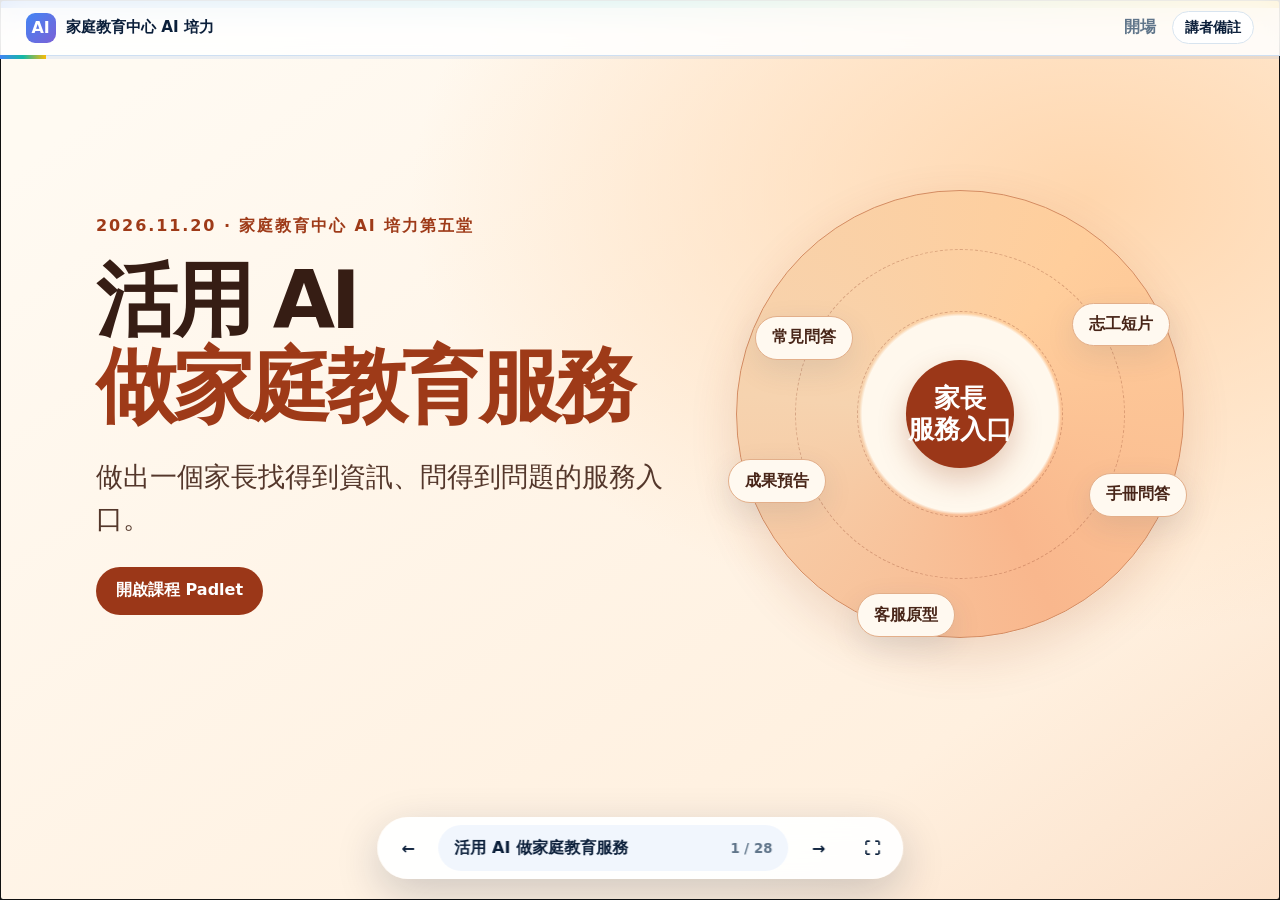
==== commit abcc078b: "第五堂新增「要如何準備 FAQ 表」頁 Co-Authored-By: Claude Opus 5.5 <noreply@anthropic.com>" ====
--- a/fifth-session-web/index.html
+++ b/fifth-session-web/index.html
@@ -6,7 +6,7 @@
   <meta name="description" content="家庭教育中心 AI 培力第五堂，實作家長服務頁、Gemini Notebook 手冊問答與志工招募短片。">
   <title>家庭教育中心 AI 培力｜第五堂 活用 AI 做家庭教育服務</title>
   <link rel="icon" type="image/svg+xml" href="data:image/svg+xml,%3Csvg xmlns='http://www.w3.org/2000/svg' viewBox='0 0 64 64'%3E%3Crect width='64' height='64' rx='16' fill='%237B61D6'/%3E%3Cpath d='M16 15h25a7 7 0 0 1 7 7v27H23a7 7 0 0 1-7-7z' fill='white'/%3E%3Cpath d='M24 25h16M24 32h16M24 39h10' stroke='%2314B8A6' stroke-width='4' stroke-linecap='round'/%3E%3C/svg%3E">
-  <link rel="stylesheet" href="styles.css?v=20261119-1">
+  <link rel="stylesheet" href="styles.css?v=20261119-2">
 </head>
 <body>
   <a class="skip-link" href="#deck">跳到簡報內容</a>
@@ -31,6 +31,10 @@
 <section class="slide" data-section="Canvas 服務頁" data-title="先做一頁家長服務入口"><p class="eyebrow">Canvas 服務頁</p>
 <h2>先做一頁家長服務入口</h2>
 <div class="pair-cards"><article><h3>今天先用「志工招募」練習</h3><p>全班用同一個主題，後面的手冊問答和招募短片都接得上。回去再換成自己的業務。</p></article><article><h3>畫出家長會用到的入口</h3><p>招募資訊、3～5 題 FAQ 和聯絡方式。「親職手冊」區先留空，稍後再補。</p></article></div><div class="resource-row"><a class="resource-chip" href="https://gemini.google.com/" target="_blank" rel="noopener">開啟 Gemini Canvas</a><a class="resource-chip" href="assets/Canvas提示詞_含FAQ.txt" download>下載中心 FAQ 練習素材</a></div></section>
+
+<section class="slide" data-section="Canvas 服務頁" data-title="要如何準備 FAQ 表"><p class="eyebrow">Canvas 服務頁</p>
+<h2>要如何準備 FAQ 表</h2>
+<div class="faq-prep"><article><h3>先寫 15～30 題，建議分類</h3><ul><li>報名方式與期限</li><li>參加資格（年齡、對象）</li><li>時間、地點、交通與停車</li><li>費用、取消與請假</li><li>帶孩子參加的注意事項</li><li>研習時數、證明或集點</li><li>聯絡方式</li></ul></article><article><h3>欄位</h3><p class="faq-fields"><span>分類</span><span>問題</span><span>答案</span><span>聯絡窗口</span><span>更新日期</span></p><h3>資料來源</h3><p>活動簡章、報名表說明、平常電話或 Email 最常被問的問題。</p><h3>不要放</h3><p>個資、家庭個案、尚未公告的資訊。<b>每一題答案都要由承辦人確認。</b></p></article></div><div class="faq-example" aria-label="範例一列"><div class="faq-row faq-head"><span>分類</span><span>問題</span><span>答案</span><span>聯絡窗口</span><span>更新日期</span></div><div class="faq-row"><span>報名</span><span>可以幫朋友一起報名嗎？</span><span>可以，每位家長請各自填寫報名表。</span><span>承辦人 ○○○ 分機 ○○</span><span>2026/10/16</span></div></div></section>
 
 <section class="slide" data-section="Canvas 服務頁" data-title="可貼上的 Canvas 提示詞"><p class="eyebrow">Canvas 服務頁</p>
 <h2>可貼上的 Canvas 提示詞</h2>
@@ -133,7 +137,7 @@
   <div class="progress-track" aria-hidden="true"><div id="progressBar"></div></div>
   <nav class="controls" aria-label="簡報控制">
     <button id="prev" type="button" aria-label="上一頁">←</button>
-    <button class="menu-button" id="menuBtn" type="button" aria-expanded="false"><span id="currentTitle">活用 AI 做家庭教育服務</span><small id="counter">1 / 27</small></button>
+    <button class="menu-button" id="menuBtn" type="button" aria-expanded="false"><span id="currentTitle">活用 AI 做家庭教育服務</span><small id="counter">1 / 28</small></button>
     <button id="next" type="button" aria-label="下一頁">→</button>
     <button id="fullscreen" type="button" aria-label="全螢幕">⛶</button>
   </nav>
--- a/fifth-session-web/styles.css
+++ b/fifth-session-web/styles.css
@@ -367,3 +367,17 @@
   .warm-cover h1 { font-size: clamp(2.75rem, 10vw, 4.4rem); }
 }
 .section-slide .lead { color: #e8f2ff; }
+.faq-prep{display:grid;grid-template-columns:minmax(0,1fr) minmax(0,1.25fr);gap:1.2rem;margin:1rem 0}
+.faq-prep article{padding:1rem 1.3rem;border:1px solid var(--line);border-radius:18px;background:#fff;box-shadow:var(--soft)}
+.faq-prep h3{margin:.2rem 0 .4rem;font-size:clamp(1rem,1.4vw,1.25rem)}
+.faq-prep h3:not(:first-child){margin-top:.9rem}
+.faq-prep ul{margin:0;padding-left:1.2rem;line-height:1.6}
+.faq-prep p{margin:0;line-height:1.55}
+.faq-fields{display:flex;flex-wrap:wrap;gap:.4rem}
+.faq-fields span{padding:.25rem .7rem;border-radius:999px;background:#e8f2ff;font-weight:800}
+.faq-example{border:1px solid var(--line);border-radius:16px;overflow:auto;box-shadow:var(--soft)}
+.faq-row{display:grid;grid-template-columns:.6fr 1.3fr 1.7fr 1.2fr .9fr;min-width:720px;background:#fff}
+.faq-row span{padding:.6rem .8rem;border-top:1px solid var(--line)}
+.faq-head span{background:var(--ink);color:#fff;font-weight:800;border-top:0}
+@media (max-width:760px){.faq-prep{grid-template-columns:minmax(0,1fr)}.faq-example{max-width:100%}}
+.faq-prep,.faq-example{min-width:0;max-width:100%;width:100%;box-sizing:border-box}
